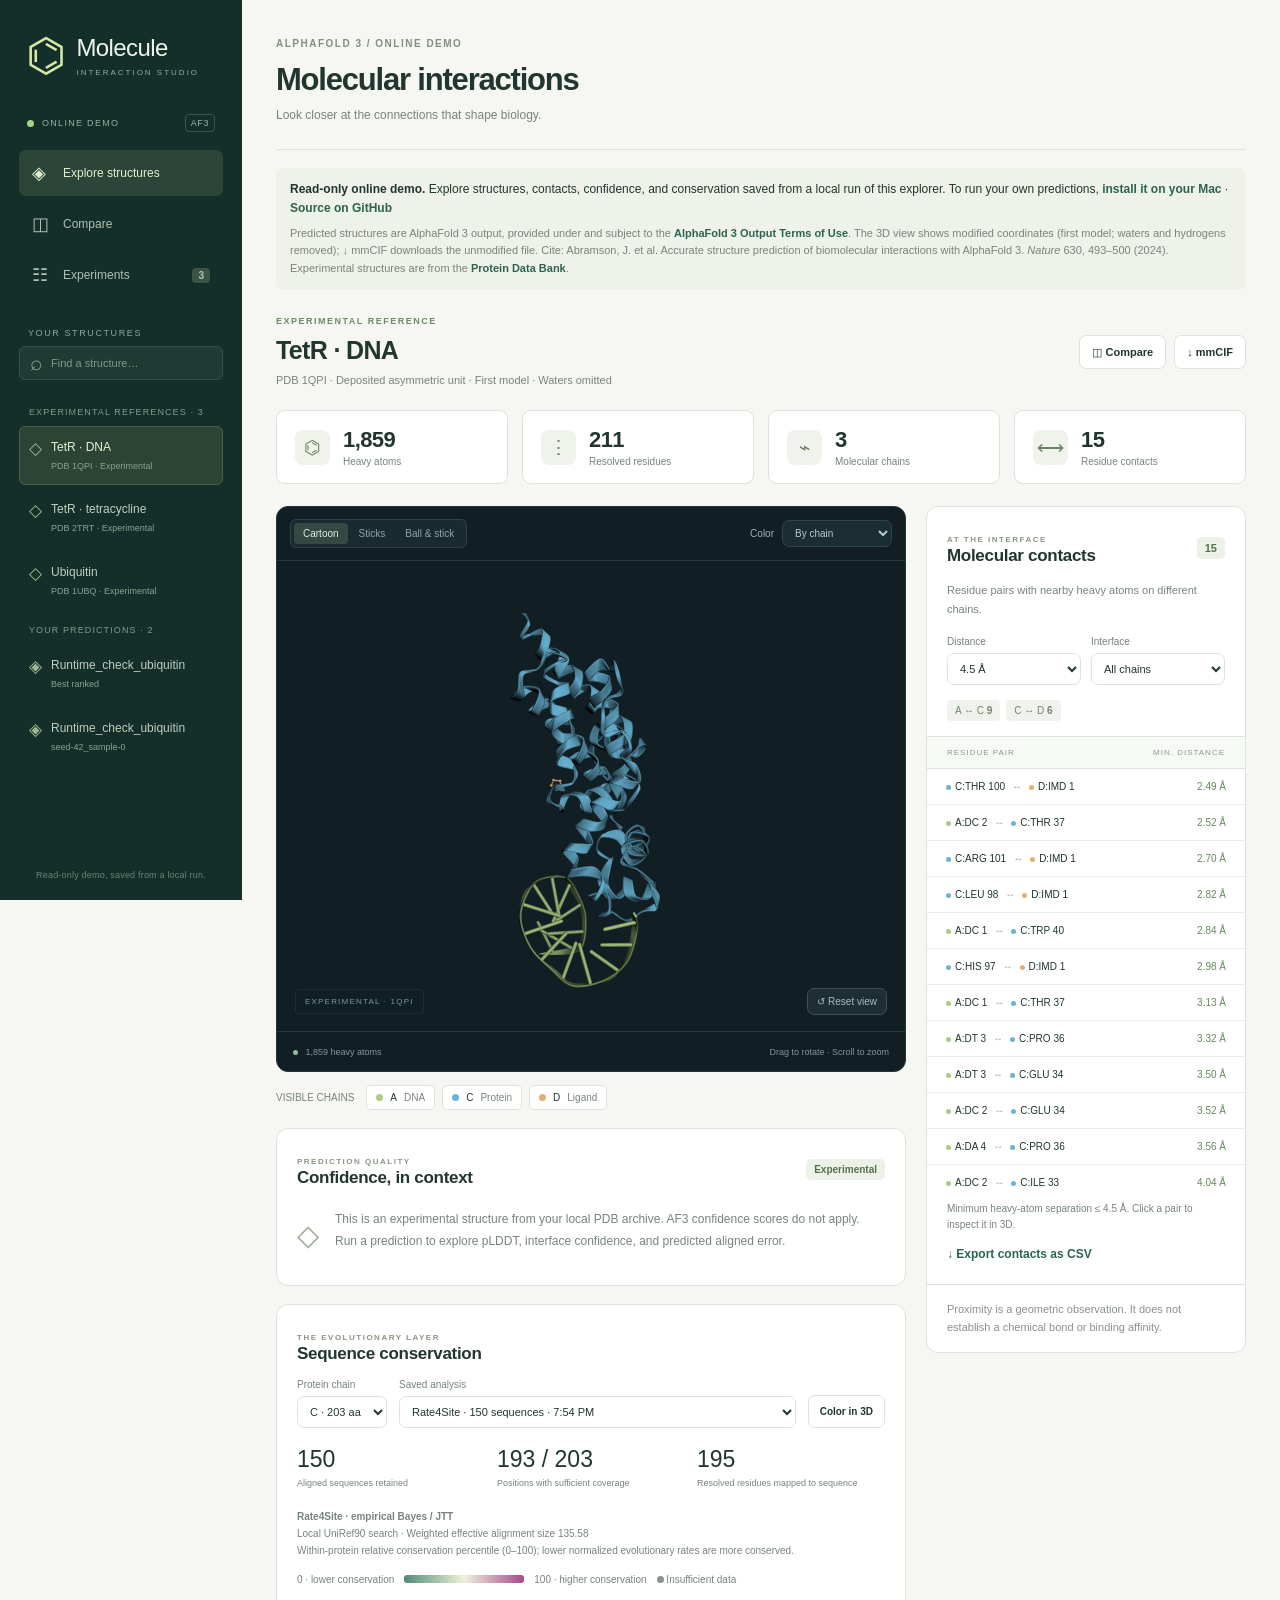
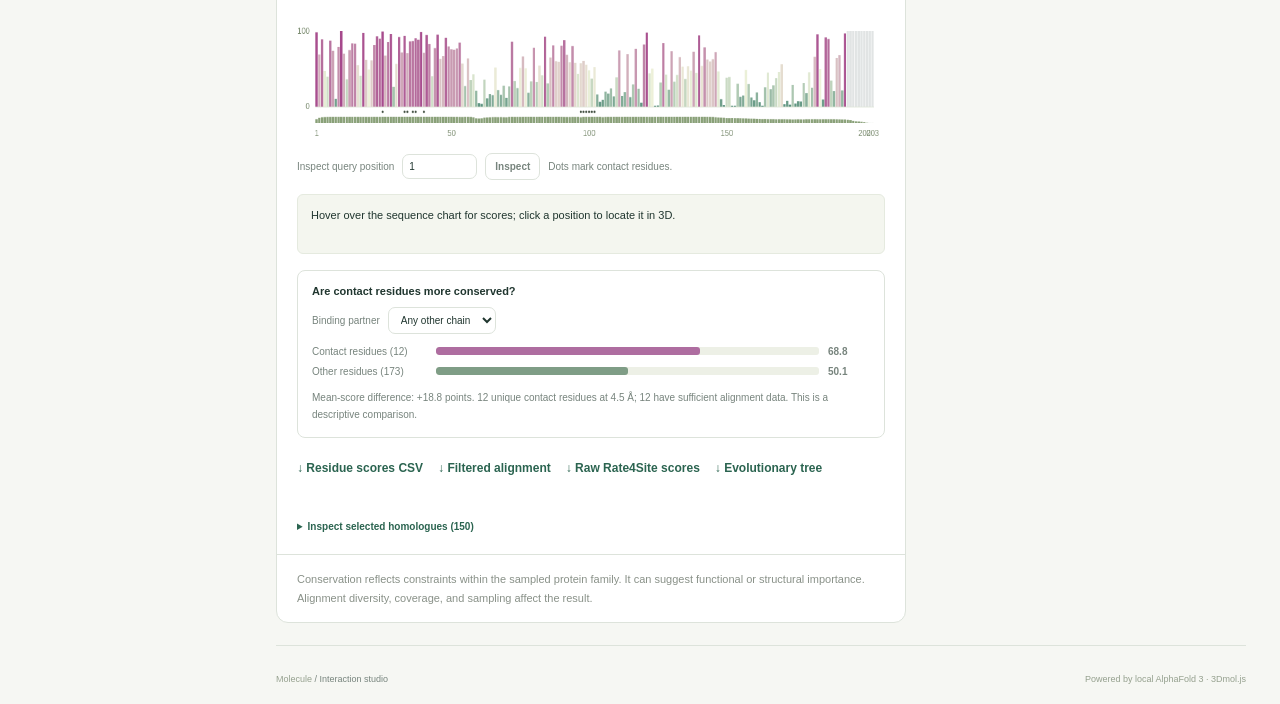
==== index.html @ 7b59e68f "Update explorer demo" ====
<!doctype html>
<html lang="en">
<head>
  <meta charset="utf-8"><meta name="viewport" content="width=device-width,initial-scale=1">
  <meta name="description" content="Explore molecular structures, run local AlphaFold 3 experiments, and inspect molecular interactions.">
  <title>Molecule · AlphaFold 3 explorer demo</title>
  <link rel="icon" href="data:image/svg+xml,%3Csvg xmlns='http://www.w3.org/2000/svg' viewBox='0 0 40 40'%3E%3Crect width='40' height='40' rx='10' fill='%2325594e'/%3E%3Cpath d='M10 28L20 10l10 18M10 28h20' stroke='%23cbeb9c' stroke-width='3' fill='none'/%3E%3C/svg%3E">
  <link rel="stylesheet" href="style.css">
  <link rel="stylesheet" href="conservation.css">
  <script src="demo.js"></script>
  <script defer src="vendor/3Dmol-min.js"></script>
  <script defer src="conservation.js"></script>
  <script defer src="app.js"></script>
</head>
<body>
  <aside class="sidebar">
    <a class="brand" href="./" aria-label="Molecule home"><span class="brand-mark">⌬</span><span>Molecule<small>INTERACTION STUDIO</small></span></a>
    <div class="workspace-label"><span class="dot"></span> LOCAL WORKSPACE <span class="version">AF3</span></div>
    <nav class="nav" aria-label="Main navigation">
      <button class="nav-item active" data-page="explore"><span>◈</span> Explore structures</button>
      <button class="nav-item" data-page="compare"><span>◫</span> Compare</button>
      <button class="nav-item" data-page="experiments"><span>☷</span> Experiments <b id="job-count">0</b></button>
    </nav>
    <div class="library-heading"><span>YOUR STRUCTURES</span><button id="import-open" class="icon-button" title="Import a structure" aria-label="Import a structure">+</button></div>
    <label class="search-label"><span>⌕</span><input id="structure-search" placeholder="Find a structure…" aria-label="Find a structure"></label>
    <div id="library" class="library"><p class="muted">Opening your workspace…</p></div>
    <button id="system-open" class="system-button"><span class="dot" id="system-dot"></span><span>Local environment<small id="system-caption">Checking files</small></span><span>↗</span></button>
    <div class="sidebar-footer">Your molecules. Your machine.</div>
  </aside>

  <main>
    <header class="page-header"><div><div class="eyebrow">ALPHAFOLD 3 / LOCAL EXPLORER</div><h1 id="page-title">Molecular interactions</h1><p id="page-description">Look closer at the connections that shape biology.</p></div><button class="primary" id="new-experiment"><span>+</span> New experiment</button></header>
    <div id="connection-warning" class="notice error hidden" role="status">The local server is disconnected. Reconnecting…</div>
    <section id="page-explore" class="page">
      <div class="mobile-library"><label for="structure-picker">Structure</label><select id="structure-picker"></select><button id="mobile-import" class="secondary">+ Import</button></div>
      <div class="structure-heading"><div><div id="structure-kind" class="eyebrow">EXPERIMENTAL REFERENCE</div><h2 id="structure-title">Choose a structure</h2><p id="structure-subtitle" class="muted"></p></div><div class="heading-actions"><button id="compare-current" class="secondary">◫ Compare</button><a id="download-cif" class="secondary" href="#">↓ mmCIF</a></div></div>
      <div class="stats-grid" id="structure-stats"></div>
      <div class="explore-grid">
        <div class="viewer-column">
          <div class="viewer-card">
            <div class="viewer-toolbar"><div class="segmented" id="representation"><button class="selected" data-style="cartoon">Cartoon</button><button data-style="stick">Sticks</button><button data-style="sphere">Ball & stick</button></div><label class="compact-select">Color <select id="color-mode" aria-label="Structure color"><option value="chain">By chain</option><option value="confidence">By confidence</option><option value="conservation" disabled>By conservation</option></select></label></div>
            <div id="main-viewer" class="molecular-viewer"><div class="viewer-loading">Loading local coordinates…</div></div>
            <div class="viewer-overlay"><span id="viewer-badge">LOCAL STRUCTURE</span><button id="reset-view" title="Reset camera">↺ Reset view</button></div>
            <div class="viewer-footer"><span><span class="live-dot"></span> <span id="atom-caption">3D molecular view</span></span><span>Drag to rotate · Scroll to zoom</span></div>
          </div>
          <div class="chain-bar" id="chain-bar"></div>
          <div id="selection-note" class="selection-note hidden"><span></span><button id="clear-selection" class="text-button">Clear selection ×</button></div>
          <div class="panel confidence-panel"><div class="panel-header"><div><span class="eyebrow">PREDICTION QUALITY</span><h3>Confidence, in context</h3></div><span class="tag" id="confidence-badge">Reference</span></div><div id="confidence-content"></div></div>
          <div class="panel conservation-panel"><div class="panel-header"><div><span class="eyebrow">THE EVOLUTIONARY LAYER</span><h3>Sequence conservation</h3></div><button id="conservation-open" class="secondary">+ Analyze</button></div><div class="conservation-controls"><label>Protein chain<select id="conservation-chain"></select></label><label>Saved analysis<select id="conservation-run"><option value="">No analysis yet</option></select></label><button id="conservation-color" class="secondary" disabled>Color in 3D</button></div><div id="conservation-content"><div class="confidence-empty"><span class="empty-symbol">⌁</span><p>See which amino acids persist across related proteins. Reuse an AF3 alignment, upload one, or search your local databases.</p></div></div></div>
        </div>
        <aside class="panel contacts-panel"><div class="panel-header"><div><span class="eyebrow">AT THE INTERFACE</span><h3>Molecular contacts</h3></div><span class="count-pill" id="contact-count">—</span></div><p class="panel-description">Residue pairs with nearby heavy atoms on different chains.</p><div class="contact-controls"><label>Distance <select id="contact-cutoff"><option value="3.5">3.5 Å</option><option value="4.0">4.0 Å</option><option value="4.5" selected>4.5 Å</option><option value="5.0">5.0 Å</option><option value="6.0">6.0 Å</option><option value="8.0">8.0 Å</option></select></label><label>Interface <select id="interface-filter"><option value="">All chains</option></select></label></div><div id="interface-confidence" class="panel-description hidden"></div><div id="interface-summary" class="interface-summary"></div><div class="contact-table-heading"><span>RESIDUE PAIR</span><span>MIN. DISTANCE</span></div><div id="contact-list" class="contact-list"><div class="empty">Select a structure to inspect its contacts.</div></div><div class="contacts-bottom"><p id="contacts-note" class="muted small"></p><a id="download-contacts" href="#" class="text-button">↓ Export contacts as CSV</a></div><p class="scientific-note">Proximity is a geometric observation. It does not establish a chemical bond or binding affinity.</p></aside>
      </div>
    </section>

    <section id="page-compare" class="page hidden">
      <div class="comparison-intro"><div><h2>Two structures. A closer look.</h2><p class="muted">Compare partners, interfaces, and confidence. Align identical protein chains to compare their coordinates.</p></div><button class="secondary" id="compare-reset">↺ Reset cameras</button></div>
      <div class="compare-grid"><div class="compare-card"><label class="compare-select-label">STRUCTURE A<select id="compare-left"></select></label><div id="compare-view-left" class="compare-viewer"></div><div id="compare-info-left" class="compare-info"></div></div><div class="compare-card"><label class="compare-select-label">STRUCTURE B<select id="compare-right"></select></label><div id="compare-view-right" class="compare-viewer"></div><div id="compare-info-right" class="compare-info"></div></div></div>
      <div class="panel alignment-panel"><div><h3>Align protein backbones</h3><p class="muted small">Uses Cα atoms from chains with identical resolved residue sequences. RMSD describes coordinate agreement.</p></div><div class="alignment-controls"><label>Chain A<select id="align-left"></select></label><span>↔</span><label>Chain B<select id="align-right"></select></label><button id="align-button" class="primary">Align chains</button></div><div id="alignment-result" class="hidden"></div></div>
      <p class="scientific-note">Reference views show the deposited asymmetric unit, without applying crystal symmetry. Different constructs, missing residues, and experimental conditions can affect comparisons.</p>
    </section>

    <section id="page-experiments" class="page hidden">
      <div class="experiment-intro"><h2>From sequence to structure</h2><p class="muted">One job runs at a time. Inputs, logs, and outputs stay on this Mac.</p></div>
      <div class="experiment-grid"><div id="job-list" class="job-list"></div><div id="job-detail" class="panel job-detail"><div class="empty large"><span class="empty-symbol">⌬</span><h3>Your next discovery starts here.</h3><p>Choose an example or add your own protein, DNA, RNA, or ligand.</p><button class="primary" id="empty-new">Create an experiment</button></div></div></div>
    </section>
    <footer class="main-footer"><span>Molecule <span class="muted">/ Interaction studio</span></span><span>Powered by local AlphaFold 3 · 3Dmol.js</span></footer>
  </main>

  <dialog id="experiment-dialog" class="experiment-dialog"><div class="dialog-header"><div><div class="eyebrow">DESIGN AN EXPERIMENT</div><h2>What will you explore?</h2></div><button class="close-dialog icon-button" aria-label="Close dialog">×</button></div><div class="experiment-form-layout"><aside class="preset-sidebar"><span class="eyebrow">START WITH AN EXAMPLE</span><div id="preset-list"></div><button id="blank-input" class="secondary">+ Custom input</button><label class="file-button secondary">↑ Load AF3 JSON<input id="json-upload" type="file" accept=".json,application/json"></label></aside><div class="experiment-form"><div class="form-row"><label>Experiment name<input id="experiment-name" maxlength="120" required></label><label class="seeds-label">Random seeds<input id="experiment-seeds" value="42" placeholder="42, 43"></label></div><div class="form-tabs"><button id="builder-tab" class="selected">Molecule builder</button><button id="json-tab">AF3 JSON</button></div><div id="builder-pane"><div id="molecule-list"></div><button id="add-molecule" class="text-button">+ Add a molecule</button></div><div id="json-pane" class="hidden"><label class="sr-only" for="input-json">AlphaFold 3 input JSON</label><textarea id="input-json" spellcheck="false"></textarea><p class="small muted">Supports AF3 modifications, covalent bonds, inline MSAs, and templates. File-path fields must be embedded as data.</p></div><div class="run-settings"><label>Run mode<select id="run-mode"><option value="full">Search databases + predict</option><option value="prepare">Prepare MSAs & templates only</option><option value="quick">Sequence-only prediction</option><option value="inference">Predict from prepared input</option></select></label><label>Compute<select id="run-backend"><option value="mps">Apple Silicon · MPS</option><option value="cpu">CPU</option><option value="gpu">NVIDIA GPU</option></select></label><label>Samples / seed<select id="run-samples"><option>1</option><option>2</option><option>3</option><option>5</option></select></label><label>Recycles<input id="run-recycles" type="number" min="1" max="20" value="10"></label></div><p id="run-mode-note" class="notice"></p><div id="validation-message" role="status"></div></div></div><div class="dialog-footer"><p class="small muted">MPS is experimental. Full database searches can take hours.</p><div><button id="validate-input" class="secondary">Validate input</button><button id="queue-job" class="primary">Add to queue →</button></div></div></dialog>

  <dialog id="import-dialog" class="small-dialog"><div class="dialog-header"><div><div class="eyebrow">EXPAND YOUR LIBRARY</div><h2>Import a structure</h2></div><button class="close-dialog icon-button" aria-label="Close dialog">×</button></div><div class="dialog-body"><label>From your local PDB snapshot<div class="input-action"><input id="pdb-code" placeholder="PDB ID, e.g. 1QPI" maxlength="4"><button id="import-pdb" class="secondary">Load PDB</button></div></label><div class="divider"><span>OR</span></div><label>Existing AF3 output folder or mmCIF file<input id="import-path" placeholder="/Users/…/af_output/my_experiment"></label><p class="small muted">Folders include predictions and their accompanying confidence files.</p><button id="import-folder" class="primary">Import local path</button><div class="divider"><span>OR</span></div><label class="file-button secondary">↑ Choose an mmCIF file<input id="cif-upload" type="file" accept=".cif,.mmcif"></label><label class="checkbox"><input type="checkbox" id="import-predicted"> This uploaded file is an AF3 prediction (B-factor = pLDDT)</label><div id="import-message" role="status"></div></div></dialog>

  <dialog id="system-dialog" class="small-dialog"><div class="dialog-header"><div><div class="eyebrow">ON YOUR MACHINE</div><h2>Local environment</h2></div><button class="close-dialog icon-button" aria-label="Close dialog">×</button></div><div id="system-content" class="dialog-body"></div></dialog>
  <dialog id="conservation-dialog" class="conservation-dialog"><div class="dialog-header"><div><div class="eyebrow">FROM ALIGNMENT TO STRUCTURE</div><h2>Analyze evolutionary conservation</h2></div><button class="close-dialog icon-button" aria-label="Close dialog">×</button></div><div class="dialog-body"><div id="conservation-query" class="conservation-query"></div><div class="conservation-form-grid"><label>Alignment source<select id="conservation-source"><option value="search">Search local databases</option><option value="prepared">Reuse a prepared AF3 alignment</option><option value="upload">Upload or paste an alignment</option></select></label><label>Scoring method<select id="conservation-method"><option value="rate4site">Rate4Site · evolutionary rates</option><option value="entropy">Weighted entropy · fast exploration</option></select></label></div><div id="conservation-search-fields"><label>Local sequence database<select id="conservation-database"><option value="uniref90">UniRef90 · broad evolutionary coverage</option><option value="pdb">PDB sequences · faster, structure-biased preview</option></select></label><p class="small muted">A single Jackhmmer iteration searches your chosen database at an inclusion E-value of 1e-4. Large searches can take hours.</p></div><div id="conservation-prepared-fields" class="hidden"><label>Matching prepared input<select id="conservation-prepared"></select></label><p class="small muted">Only alignments matching this protein sequence are offered. Sequence-only predictions contain no homologous alignment.</p></div><div id="conservation-upload-fields" class="hidden"><div class="conservation-upload-heading"><label class="file-button secondary">↑ Choose alignment or AF3 JSON<input id="conservation-upload" type="file" accept=".a3m,.fa,.fasta,.faa,.sto,.stockholm,.json,.txt"></label><label>Format<select id="conservation-format"><option value="auto">Auto-detect</option><option value="a3m">A3M</option><option value="fasta">Aligned FASTA</option><option value="stockholm">Stockholm</option></select></label></div><label for="conservation-alignment">Aligned sequences<textarea id="conservation-alignment" spellcheck="false" placeholder=">query&#10;PROTEIN_SEQUENCE&#10;>homologue_1&#10;ALIGNED_SEQUENCE"></textarea></label><p class="small muted" id="conservation-filename">Include a row matching the full query sequence. Lowercase A3M insertions are excluded from scoring.</p></div><div class="conservation-parameters"><label>Maximum sequences<select id="conservation-max-sequences"><option>50</option><option>100</option><option selected>150</option><option>200</option><option>300</option></select></label><label>Minimum coverage<input id="conservation-min-coverage" type="number" min="20" max="100" value="70"><small>% of the query</small></label><label>Minimum identity<input id="conservation-min-identity" type="number" min="10" max="95" value="20"><small>% at aligned positions</small></label><label>Redundancy cutoff<input id="conservation-redundancy" type="number" min="80" max="100" value="95"><small>% sequence identity</small></label></div><p id="conservation-method-note" class="notice"></p><div id="conservation-message" role="status"></div></div><div class="dialog-footer"><p class="small muted">Runs on CPU in your existing job queue. Results stay local.</p><button id="conservation-submit" class="primary">Analyze conservation →</button></div></dialog>
  <div id="toast" class="toast hidden" role="status"></div>
</body>
</html>
---- style.css ----
:root{--paper:#f6f7f3;--white:#fff;--ink:#20362f;--muted:#77847d;--line:#dde3db;--green:#2b6450;--lime:#d7ecb2;--sidebar:#142f29;--viewer:#111f24;--red:#a1463f;--radius:12px;font-family:-apple-system,BlinkMacSystemFont,"Segoe UI",sans-serif;color:var(--ink);background:var(--paper);font-size:14px}
*{box-sizing:border-box}body{margin:0}button,input,select,textarea{font:inherit}button,a,input,select,textarea{outline-offset:4px}button{cursor:pointer}button:disabled{opacity:.45;cursor:not-allowed}a{color:inherit;text-decoration:none}button{color:inherit}button:focus-visible,a:focus-visible{outline:2px solid #90ba69}button,input,select,textarea{border:1px solid var(--line);border-radius:7px}input,select,textarea{background:#fff;padding:10px 12px;color:var(--ink);min-width:0}input:focus,select:focus,textarea:focus{outline:2px solid #b8cfb9}textarea{resize:vertical;line-height:1.55}button{transition:background .15s,transform .15s}button:active{transform:translateY(1px)}button:hover{filter:brightness(.97)}h1,h2,h3,p{margin:0}h1{font-size:31px;letter-spacing:-1.2px;font-weight:550;line-height:1.2}h2{font-size:24px;letter-spacing:-.65px;font-weight:550}h3{font-size:17px;letter-spacing:-.3px;font-weight:580}.muted{color:var(--muted)}.small{font-size:12px;line-height:1.6}.hidden{display:none!important}.eyebrow{font-size:10px;letter-spacing:1.5px;font-weight:650;line-height:1.5}.dot,.live-dot{display:inline-block;width:7px;height:7px;border-radius:50%;background:#a6d581}.dot.bad{background:#e89b74}.primary,.secondary{padding:10px 15px;display:inline-flex;align-items:center;justify-content:center;gap:8px;font-weight:550;white-space:nowrap;line-height:1.3;border-radius:7px}.primary{background:var(--green);color:#fff;border:1px solid var(--green)}.primary:hover{background:#20533f}.secondary{background:#fff;border:1px solid var(--line)}.text-button{border:0;background:transparent;color:var(--green);font-size:12px;font-weight:550;padding:6px 0}.icon-button{border:0;background:transparent;font-size:23px;line-height:1;width:30px;height:30px;padding:0}.tag,.count-pill{font-size:10px;font-weight:650;border-radius:5px;padding:5px 8px;background:#edf2e8;color:#54714d;white-space:nowrap}.notice{padding:12px 14px;background:#eef2e8;border-radius:7px;line-height:1.6;font-size:12px}.notice.error,.error-message{color:var(--red);background:#fbefeb}.success-message{color:var(--green);background:#edf5e8}.error-message,.success-message{border-radius:6px;padding:10px 12px;font-size:12px;line-height:1.6;margin-top:10px;white-space:pre-wrap;overflow-wrap:anywhere}.scientific-note{font-size:11px;color:#899188;line-height:1.7;padding:15px 20px;border-top:1px solid var(--line)}
.sidebar{width:242px;background:var(--sidebar);color:#eff5eb;position:fixed;inset:0 auto 0 0;display:flex;flex-direction:column;padding:32px 19px 20px;z-index:10}.brand{display:flex;align-items:center;gap:11px;font-size:24px;letter-spacing:-.6px;padding:0 7px}.brand-mark{font-size:46px;color:#d6e7a8;line-height:1}.brand small{display:block;font-size:8px;letter-spacing:2px;color:#96aca0;margin-top:6px}.workspace-label{font-size:9px;letter-spacing:1.3px;color:#9ab2a5;margin:36px 8px 18px;display:flex;gap:8px;align-items:center}.version{margin-left:auto;font-size:9px;letter-spacing:.6px;border:1px solid #3c5246;border-radius:4px;padding:3px 5px}.nav{display:grid;gap:5px}.nav-item{background:transparent;border:0;color:#afc0b4;text-align:left;padding:12px 13px;display:flex;align-items:center;gap:12px;font-size:12px}.nav-item span{font-size:18px;width:19px}.nav-item.active{background:#2b4638;color:#e4efcb}.nav-item b{margin-left:auto;border-radius:4px;background:#3c5444;padding:2px 6px;font-size:10px}.library-heading{display:flex;align-items:center;justify-content:space-between;font-size:9px;letter-spacing:1.6px;color:#8ea699;margin:30px 9px 8px}.library-heading button{color:#aec2ab}.search-label{display:flex;align-items:center;background:#203b33;border:1px solid #365046;border-radius:6px;padding-left:10px;color:#8ca294}.search-label input{background:transparent;border:0;color:#e6ecdf;width:100%;padding:10px 8px;font-size:11px}.search-label input::placeholder{color:#82998a}.search-label span{font-size:21px}.library{overflow:auto;flex:1;margin:12px -7px 16px;padding:0 7px}.library-group{font-size:9px;text-transform:uppercase;letter-spacing:1.1px;color:#809b8c;margin:15px 10px 9px}.structure-item{display:flex;align-items:flex-start;text-align:left;gap:9px;width:100%;padding:11px 9px;background:transparent;border:1px solid transparent;border-radius:6px;color:#becdc0;margin-bottom:3px;font-size:12px}.structure-item.selected{background:#2b4435;border-color:#486049;color:#e8f2d7}.structure-item .structure-icon{color:#9fba93;font-size:17px}.structure-item strong{font-weight:500;line-height:1.5;display:block}.structure-item small{display:block;font-size:9px;color:#88a392;line-height:1.6;margin-top:3px}.system-button{background:#1c372e;border:1px solid #3a5140;color:#b6c9b3;padding:14px 11px;display:flex;align-items:center;gap:9px;text-align:left;font-size:11px}.system-button small{display:block;font-size:9px;color:#829e87;margin-top:5px}.system-button>span:last-child{margin-left:auto}.sidebar-footer{text-align:center;margin-top:15px;font-size:9px;color:#658575;letter-spacing:.2px}
main{margin-left:242px;padding:36px 34px 0;max-width:2100px}.page-header{display:flex;justify-content:space-between;align-items:center;gap:24px;padding-bottom:27px;border-bottom:1px solid var(--line);margin-bottom:26px}.page-header .eyebrow{color:#829080;margin-bottom:10px}.page-header p{margin-top:10px;font-size:12px;color:var(--muted)}.page-header .primary{font-size:12px;padding:12px 17px}.page-header .primary span{font-size:18px;font-weight:300}.structure-heading{display:flex;justify-content:space-between;align-items:center;gap:16px;margin-bottom:22px}.structure-heading .eyebrow{color:#6d8b65;font-size:9px;margin-bottom:7px}.structure-heading h2{font-size:25px}.structure-heading p{font-size:11px;margin-top:7px;max-width:670px;line-height:1.5}.heading-actions{display:flex;gap:8px}.heading-actions .secondary{font-size:11px;padding:9px 12px}.stats-grid{display:grid;grid-template-columns:repeat(4,1fr);gap:14px;margin-bottom:22px}.stat{background:#fff;border:1px solid var(--line);border-radius:9px;padding:16px 18px;display:flex;align-items:center;gap:13px}.stat-icon{background:#f0f3eb;border-radius:8px;width:35px;height:35px;display:flex;align-items:center;justify-content:center;color:#6b8264;font-size:19px}.stat strong{font-weight:550;font-size:22px;letter-spacing:-.6px;display:block}.stat small{font-size:10px;color:var(--muted);display:block;margin-top:3px}.explore-grid{display:grid;grid-template-columns:minmax(360px,1fr) 320px;gap:20px}.viewer-column{min-width:0}.viewer-card{position:relative;background:var(--viewer);border-radius:var(--radius);overflow:hidden;color:#a1b4b9;border:1px solid #22353a}.viewer-toolbar{height:54px;display:flex;align-items:center;justify-content:space-between;padding:0 13px;border-bottom:1px solid #2a3a3d;gap:10px}.segmented{display:flex;gap:2px;background:#192b30;border:1px solid #304047;border-radius:6px;padding:3px}.segmented button{font-size:10px;padding:5px 9px;color:#8fa4ac;background:transparent;border:0;border-radius:4px}.segmented button.selected{color:#e1eddf;background:#344944}.compact-select{display:flex;gap:8px;align-items:center;font-size:10px}.compact-select select{font-size:10px;padding:6px 8px;background:#1a2d32;border-color:#35434a;color:#bac9cd}.molecular-viewer{height:470px;position:relative;width:100%}.molecular-viewer canvas,.compare-viewer canvas{border-radius:0!important}.viewer-loading{position:absolute;inset:0;display:grid;place-content:center;color:#9bb0b2;font-size:12px}.viewer-overlay{position:absolute;bottom:56px;left:18px;right:18px;display:flex;justify-content:space-between;align-items:center;pointer-events:none}.viewer-overlay>span{font-size:8px;letter-spacing:1.2px;color:#7f9996;background:#112128b0;padding:7px 9px;border:1px solid #3a51494d;border-radius:4px}.viewer-overlay button{pointer-events:auto;font-size:10px;background:#213239cc;border:1px solid #3d5054;color:#acbbc0;padding:7px 9px}.viewer-footer{height:40px;border-top:1px solid #283b40;display:flex;justify-content:space-between;align-items:center;padding:0 16px;font-size:9px;color:#80979b}.live-dot{width:5px;height:5px;background:#91be97;margin-right:5px}.chain-bar{display:flex;gap:7px;flex-wrap:wrap;padding:13px 0 18px;align-items:center}.chain-bar>span{font-size:10px;color:var(--muted);margin-right:5px}.chain-chip{display:flex;gap:7px;align-items:center;background:#fff;border-color:var(--line);padding:6px 9px;border-radius:5px;font-size:10px}.chain-chip.hidden-chain{opacity:.35}.chain-dot{width:7px;height:7px;border-radius:50%;display:inline-block}.selection-note{background:#e9efdf;border-radius:7px;padding:10px 12px;margin-bottom:14px;font-size:11px;display:flex;align-items:center;justify-content:space-between;gap:10px}.panel{background:#fff;border:1px solid var(--line);border-radius:var(--radius);overflow:hidden}.panel-header{display:flex;justify-content:space-between;align-items:center;padding:22px 20px 15px;gap:10px}.panel-header .eyebrow{font-size:8px;color:#8a9685;margin-bottom:7px}.panel-description{font-size:11px;line-height:1.7;color:var(--muted);padding:0 20px 17px}.contacts-panel{display:flex;flex-direction:column;align-self:start}.count-pill{font-size:11px}.contact-controls{padding:0 20px 15px;display:flex;gap:10px}.contact-controls label{flex:1;font-size:10px;color:var(--muted);display:grid;gap:6px}.contact-controls select{font-size:11px;padding:8px;width:100%}.interface-summary{padding:0 20px 15px;display:flex;gap:6px;flex-wrap:wrap}.interface-badge{font-size:10px;padding:5px 8px;background:#f0f3ed;border-radius:4px;color:#728767}.contact-table-heading{display:flex;justify-content:space-between;padding:11px 20px;background:#f7f9f5;border-block:1px solid var(--line);font-size:8px;letter-spacing:1px;color:#8e9988}.contact-list{max-height:420px;min-height:225px;overflow:auto}.contact-row{width:100%;background:#fff;display:flex;align-items:center;justify-content:space-between;border:0;border-bottom:1px solid #edf0e9;border-radius:0;padding:12px 19px;text-align:left;gap:7px;font-size:10px}.contact-row:hover,.contact-row.active{background:#f0f5e9}.contact-pair{display:flex;align-items:center;gap:7px}.contact-pair .chain-dot{width:5px;height:5px;margin-right:4px}.contact-pair .arrow{color:#a2ab9d}.distance{font-variant-numeric:tabular-nums;color:#65875b;font-size:10px}.contacts-bottom{padding:12px 20px 17px}.contacts-bottom p{font-size:10px;line-height:1.6}.contacts-bottom a{display:inline-block;margin-top:8px}.confidence-panel{margin-bottom:10px}.confidence-empty{display:flex;gap:16px;padding:6px 20px 23px;line-height:1.8;font-size:12px;color:var(--muted)}.confidence-empty .empty-symbol{color:#9baa96;font-size:29px}.confidence-metrics{display:flex;gap:28px;padding:0 20px 20px}.confidence-metrics strong{font-size:25px;display:block;font-weight:500}.confidence-metrics small{font-size:10px;color:var(--muted)}.pae-layout{display:flex;gap:23px;padding:0 20px 20px;align-items:center}.pae-plot{width:240px;max-width:100%;image-rendering:pixelated;aspect-ratio:1}.pae-legend{font-size:11px;line-height:1.8;color:var(--muted);max-width:210px}.gradient-bar{height:8px;background:linear-gradient(to right,#164b38,#91b79a,#f2f6eb);border-radius:3px;margin-top:15px}.legend-values{display:flex;justify-content:space-between;font-size:9px}.plddt-legend{display:flex;gap:12px;font-size:10px;color:var(--muted);padding:0 20px 17px;flex-wrap:wrap}.plddt-legend span::before{content:'';background:var(--color);width:8px;height:8px;border-radius:2px;display:inline-block;margin-right:5px}.empty{text-align:center;padding:35px 20px;color:var(--muted);font-size:12px;line-height:1.8}.empty.large{padding:65px 35px}.empty-symbol{display:block;font-size:48px;color:#b4c5a7}.empty h3{color:var(--ink);margin:15px 0 8px}.empty button{margin-top:23px}.main-footer{display:flex;justify-content:space-between;gap:20px;font-size:9px;color:#95a08e;padding:28px 0 20px;margin-top:10px;border-top:1px solid var(--line)}
.comparison-intro,.experiment-intro{margin:8px 0 24px}.comparison-intro{display:flex;justify-content:space-between;gap:15px}.comparison-intro h2,.experiment-intro h2{font-size:23px}.comparison-intro p,.experiment-intro p{font-size:12px;line-height:1.7;margin-top:9px}.compare-grid{display:grid;grid-template-columns:1fr 1fr;gap:20px}.compare-card{border:1px solid var(--line);border-radius:var(--radius);overflow:hidden;background:#fff}.compare-select-label{display:grid;gap:7px;font-size:9px;letter-spacing:1px;color:var(--muted);padding:17px 18px}.compare-select-label select{font-size:12px;letter-spacing:0}.compare-viewer{height:410px;position:relative;background:var(--viewer)}.compare-info{padding:16px 20px;font-size:11px;line-height:1.8;color:var(--muted)}.compare-info strong{font-size:16px;font-weight:550;color:var(--ink)}.alignment-panel{margin-top:20px;padding:22px;display:flex;align-items:center;gap:24px;flex-wrap:wrap}.alignment-panel>div:first-child{flex:1;min-width:220px}.alignment-panel p{margin-top:7px}.alignment-controls{display:flex;gap:13px;align-items:center}.alignment-controls label{font-size:10px;color:var(--muted);display:grid;gap:5px}.alignment-controls select{min-width:65px}.alignment-controls button{margin-top:18px;font-size:12px}#alignment-result{width:100%;font-size:12px;padding-top:15px;border-top:1px solid var(--line)}.experiment-grid{display:grid;grid-template-columns:290px 1fr;gap:20px}.job-card{width:100%;text-align:left;background:#fff;padding:17px;border:1px solid var(--line);margin-bottom:10px;display:block}.job-card.selected{border-color:#85a370;background:#f1f6e8}.job-card-header{display:flex;justify-content:space-between;align-items:center;gap:7px}.job-card strong{font-size:12px;font-weight:550;overflow-wrap:anywhere}.job-card p{font-size:10px;color:var(--muted);margin-top:9px;line-height:1.6}.status-tag{font-size:8px;text-transform:uppercase;letter-spacing:.7px;padding:4px 6px;border-radius:4px;background:#f0f2ec;color:#7f8e76}.status-tag.running,.status-tag.queued{background:#edf1d7;color:#83933c}.status-tag.completed{background:#e2efdb;color:#5b8447}.status-tag.failed,.status-tag.interrupted{background:#f9e9e0;color:#a16f52}.job-detail{min-height:480px;padding:24px;align-self:start}.job-detail .empty{padding:45px 20px}.job-title-row{display:flex;justify-content:space-between;align-items:start;gap:15px}.job-meta{display:flex;gap:20px;flex-wrap:wrap;font-size:11px;color:var(--muted);margin:18px 0}.job-actions{display:flex;gap:8px;flex-wrap:wrap;margin:20px 0}.job-actions button,.job-actions a{font-size:11px;padding:8px 11px}.job-stage{display:flex;gap:10px;align-items:center;background:#f1f4ea;border:1px solid #e0e7d6;border-radius:7px;padding:12px 14px;font-size:11px;margin:15px 0}.spinner{width:12px;height:12px;border:2px solid #c7d6b8;border-top-color:#5e8151;border-radius:50%;animation:spin 1s linear infinite}@keyframes spin{to{transform:rotate(360deg)}}.log-heading{display:flex;justify-content:space-between;font-size:9px;letter-spacing:1px;color:var(--muted);margin-top:24px;margin-bottom:9px}.job-log{font-family:ui-monospace,SFMono-Regular,Menlo,monospace;background:#16262a;color:#a0b7ad;font-size:10px;line-height:1.75;white-space:pre-wrap;overflow-wrap:anywhere;max-height:410px;min-height:180px;overflow:auto;padding:17px;border-radius:7px}.job-error{font-size:11px;background:#fbf0e9;color:var(--red);padding:12px;border-radius:6px;white-space:pre-wrap;overflow-wrap:anywhere}.job-detail code{font-size:10px;overflow-wrap:anywhere}
dialog{border:1px solid #dce4d6;border-radius:14px;padding:0;box-shadow:0 30px 100px #122b2d40;color:var(--ink);max-height:92vh}dialog::backdrop{background:#0c201e80;backdrop-filter:blur(3px)}.experiment-dialog{width:min(1060px,95vw)}.small-dialog{width:min(560px,94vw)}.dialog-header{display:flex;align-items:center;justify-content:space-between;padding:25px 28px;border-bottom:1px solid var(--line);background:#fafbf7}.dialog-header .eyebrow{color:#84927d;font-size:9px;margin-bottom:8px}.dialog-header h2{font-size:23px}.dialog-header .icon-button{color:#8a9681}.experiment-form-layout{display:grid;grid-template-columns:235px 1fr;max-height:65vh;overflow:auto}.preset-sidebar{background:#f5f7f0;border-right:1px solid var(--line);padding:24px 17px}.preset-sidebar>.eyebrow{font-size:8px;color:#85927c;display:block;margin-bottom:14px}.preset-button{width:100%;text-align:left;background:transparent;border-color:transparent;padding:11px 10px;margin-bottom:4px}.preset-button.selected{background:#e5edd9;border-color:#d4dfc3}.preset-button strong{display:block;font-size:11px;font-weight:600}.preset-button small{display:block;font-size:9px;line-height:1.6;color:#86917a;margin-top:4px}.preset-sidebar>.secondary{font-size:11px;width:100%;margin-top:10px;padding:9px}.file-button{position:relative;cursor:pointer}.file-button input{position:absolute;inset:0;opacity:0;cursor:pointer;width:100%}.experiment-form{padding:25px}.form-row{display:flex;gap:15px}.form-row>label:first-child{flex:1}.experiment-form label,.dialog-body>label{display:grid;gap:7px;font-size:11px;color:#72816b}.seeds-label{width:125px}.form-tabs{display:flex;border-bottom:1px solid var(--line);margin:22px 0 17px;gap:20px}.form-tabs button{padding:8px 0 11px;font-size:11px;color:#8a9681;border:0;border-bottom:2px solid transparent;border-radius:0;background:transparent}.form-tabs button.selected{color:var(--green);border-color:var(--green)}.molecule-card{border:1px solid var(--line);border-radius:8px;padding:14px;margin-bottom:12px;background:#fafbf8}.molecule-top{display:flex;align-items:center;gap:9px;margin-bottom:12px}.molecule-top select{font-size:11px;padding:7px 9px}.molecule-top input{width:95px;font-size:11px;padding:7px 9px}.molecule-top .chain-hint{font-size:10px;color:#8c9686}.molecule-top .remove-molecule{margin-left:auto;border:0;background:transparent;color:#9aa592;font-size:19px;padding:0 6px}.molecule-card textarea{font-family:ui-monospace,SFMono-Regular,Menlo,monospace;font-size:10px;min-height:70px;width:100%;padding:10px;line-height:1.7}.molecule-caption{display:flex;align-items:center;justify-content:space-between;font-size:9px;color:#929c8a;line-height:1.5;margin-top:6px}.molecule-caption select{font-size:10px;padding:4px}.run-settings{display:grid;grid-template-columns:2fr 1.6fr 1fr .8fr;gap:10px;margin-top:24px}.run-settings select,.run-settings input{width:100%;font-size:10px;padding:9px 7px}.run-settings label{font-size:9px}.experiment-form .notice{margin-top:14px}#input-json{width:100%;min-height:270px;resize:vertical;font-family:ui-monospace,SFMono-Regular,Menlo,monospace;font-size:10px;background:#fafbf8}#json-pane p{margin-top:8px}.dialog-footer{padding:18px 27px;display:flex;align-items:center;justify-content:space-between;border-top:1px solid var(--line);gap:20px}.dialog-footer>div{display:flex;gap:9px}.dialog-footer .primary,.dialog-footer .secondary{font-size:11px}.dialog-footer p{font-size:10px;max-width:350px}.dialog-body{padding:25px}.dialog-body input{width:100%;font-size:12px}.dialog-body p{margin:9px 0 14px}.dialog-body>.primary,.dialog-body>.file-button{font-size:12px}.input-action{display:flex;gap:10px}.input-action input{flex:1}.input-action button{font-size:11px}.divider{display:flex;align-items:center;gap:12px;margin:20px 0;color:#a1aa98;font-size:9px}.divider:before,.divider:after{content:'';height:1px;background:var(--line);flex:1}.dialog-body .checkbox{display:flex;align-items:center;gap:8px;font-size:10px;line-height:1.7;margin-top:14px}.checkbox input{width:auto}.system-row{display:flex;justify-content:space-between;gap:15px;padding:9px 0;border-bottom:1px solid #edf0e8;font-size:11px}.system-row code{font-size:10px;overflow-wrap:anywhere}.system-row .ok{color:#6e9a4a}.system-path{font-family:ui-monospace,monospace;overflow-wrap:anywhere;font-size:10px;line-height:1.6;background:#f3f5ef;padding:10px;border-radius:5px;margin-bottom:12px}.toast{position:fixed;bottom:26px;left:calc(50% + 100px);transform:translateX(-50%);padding:13px 22px;border-radius:8px;background:#254b3c;color:#eef6df;box-shadow:0 10px 35px #24362f22;max-width:600px;font-size:12px;line-height:1.6;z-index:100}.sr-only{position:absolute;width:1px;height:1px;overflow:hidden;clip:rect(0,0,0,0)}
@media(min-width:1600px){main{padding:40px 48px 0}.explore-grid{grid-template-columns:minmax(450px,1fr) 365px}.molecular-viewer{height:550px}.contact-list{max-height:490px}}
@media(max-width:1190px){.sidebar{width:205px;padding-inline:13px}main{margin-left:205px;padding:28px 22px 0}.explore-grid{grid-template-columns:minmax(310px,1fr) 280px;gap:14px}.stat{padding:13px}.stat-icon{display:none}.viewer-toolbar{padding:0 9px}.segmented button{padding:5px 6px;font-size:9px}.compact-select{gap:4px}.molecular-viewer{height:425px}.contact-controls,.panel-description,.interface-summary{padding-inline:15px}.panel-header{padding:20px 15px 15px}.contact-row{padding-inline:15px}.viewer-footer>span:last-child{display:none}.experiment-grid{grid-template-columns:245px 1fr}.pae-layout{flex-wrap:wrap}.pae-legend{max-width:none}.compare-viewer{height:340px}}
@media(max-width:950px){.explore-grid{grid-template-columns:1fr}.contacts-panel{margin-top:4px}.contact-list{max-height:310px}.stats-grid{gap:9px}.structure-heading p{max-width:440px}.heading-actions{flex-direction:column}.page-header .primary{font-size:11px;padding:10px}.page-header{gap:12px}h1{font-size:26px}.compare-grid{grid-template-columns:1fr}.compare-viewer{height:350px}.experiment-grid{grid-template-columns:1fr}.job-list{display:flex;overflow:auto;gap:10px}.job-card{min-width:220px;max-width:280px}.experiment-form-layout{grid-template-columns:190px 1fr}.preset-sidebar{padding:20px 12px}.run-settings{grid-template-columns:1fr 1fr}.experiment-form{padding:20px}.dialog-footer p{max-width:230px}.toast{left:calc(50% + 75px)}}
@media(max-width:680px){.sidebar{width:100%;position:relative;padding:18px 18px 12px}.brand{font-size:21px}.brand-mark{font-size:37px}.brand small{font-size:7px}.workspace-label,.library-heading,.search-label,.library,.system-button,.sidebar-footer{display:none}.nav{display:flex;margin-top:17px;gap:5px}.nav-item{padding:10px 9px;flex:1;justify-content:center;font-size:10px;gap:5px}.nav-item span{font-size:15px;width:15px}.nav-item b{display:none}main{margin-left:0;padding:24px 15px 0}.page-header{align-items:flex-start;padding-bottom:22px}.page-header h1{font-size:24px}.page-header .eyebrow{font-size:8px}.page-header p{font-size:11px;line-height:1.7}.page-header .primary{font-size:0;padding:9px 12px}.page-header .primary span{font-size:24px}.structure-heading h2{font-size:22px}.stats-grid{grid-template-columns:repeat(4,1fr);gap:6px}.stat{padding:12px 9px}.stat strong{font-size:20px}.stat small{font-size:9px}.molecular-viewer{height:380px}.structure-heading{align-items:flex-start}.heading-actions .secondary{font-size:10px;padding:7px 9px}.viewer-toolbar{flex-wrap:wrap;height:auto;min-height:54px;padding-block:9px;gap:8px}.chain-bar{padding-bottom:15px}.main-footer{font-size:8px}.experiment-form-layout{display:block;max-height:65vh}.preset-sidebar{border-right:0;border-bottom:1px solid var(--line);padding:16px}#preset-list{display:flex;overflow:auto;gap:5px}.preset-button{min-width:150px;max-width:150px}.preset-sidebar>.secondary{display:inline-flex;width:auto;margin-right:5px}.dialog-header{padding:18px}.dialog-header h2{font-size:21px}.dialog-footer{padding:15px;flex-wrap:wrap;gap:10px}.dialog-footer p{max-width:none;font-size:9px}.dialog-footer>div{margin-left:auto}.experiment-form{padding:16px}.form-row{gap:10px}.seeds-label{width:85px}.molecule-top .chain-hint{display:none}.molecule-top input{width:80px}.toast{left:50%;width:90%}.pae-layout{gap:16px}.alignment-controls{gap:8px}.alignment-controls button{padding:10px}.comparison-intro{flex-wrap:wrap}.confidence-metrics{gap:22px}.molecule-top select{max-width:150px}}
.mobile-library{display:none}.mobile-library label{font-size:11px;color:var(--muted)}.mobile-library select{flex:1;min-width:0;font-size:11px}.mobile-library button{font-size:11px;padding:9px}
@media(max-width:680px){.mobile-library{display:flex;align-items:center;gap:8px;margin-bottom:20px}}
@media(prefers-reduced-motion:reduce){*{animation:none!important;transition:none!important}}
---- conservation.css ----
.conservation-panel{margin:18px 0 12px}.conservation-panel .panel-header button{font-size:11px;padding:8px 11px}.conservation-controls{display:flex;gap:12px;align-items:end;padding:0 20px 18px}.conservation-controls label{display:grid;gap:6px;font-size:10px;color:var(--muted)}.conservation-controls label:first-child{width:90px}.conservation-controls label:nth-child(2){flex:1;min-width:0}.conservation-controls select{font-size:11px;width:100%;padding:8px}.conservation-controls button{font-size:10px;padding:9px 11px}.conservation-metrics{display:grid;grid-template-columns:repeat(3,1fr);gap:12px;padding:0 20px 18px}.conservation-metrics strong{font-size:23px;font-weight:500;display:block}.conservation-metrics small{font-size:9px;color:var(--muted);line-height:1.6}.conservation-source-line{padding:0 20px 15px;font-size:10px;line-height:1.7;color:var(--muted)}.conservation-legend{display:flex;align-items:center;gap:10px;padding:0 20px 15px;flex-wrap:wrap;font-size:10px;color:var(--muted)}.conservation-gradient{height:8px;width:120px;border-radius:3px;background:linear-gradient(90deg,#508b78,#eef2da,#a6498c)}.conservation-legend .chain-dot{background:#889294}.conservation-chart-wrap{padding:0 16px 5px}.conservation-chart{width:100%;height:145px;cursor:crosshair}.conservation-jump{display:flex;gap:8px;align-items:center;padding:0 20px 14px;font-size:10px;color:var(--muted)}.conservation-jump input{width:75px;font-size:10px;padding:6px}.conservation-jump button{padding:6px 9px;font-size:10px}.conservation-readout{margin:0 20px 16px;padding:11px 13px;background:#f4f6ef;border:1px solid #e5eadf;border-radius:6px;font-size:11px;line-height:1.8;min-height:60px}.conservation-interface{margin:0 20px 17px;border:1px solid var(--line);border-radius:8px;padding:14px}.conservation-interface h4{margin:0 0 10px;font-size:11px;font-weight:600}.conservation-interface label{font-size:10px;color:var(--muted);display:flex;align-items:center;gap:8px;margin-bottom:12px}.conservation-interface select{padding:6px 8px;font-size:10px}.conservation-bar-row{display:grid;grid-template-columns:115px 1fr 42px;gap:9px;align-items:center;margin:9px 0;font-size:10px;color:var(--muted)}.conservation-bar{height:8px;background:#edf0e6;border-radius:3px;overflow:hidden}.conservation-bar span{display:block;height:100%;background:#ae6da0;border-radius:3px}.conservation-bar-row:nth-of-type(2) .conservation-bar span{background:#7f9d86}.conservation-interface-note{font-size:10px;color:var(--muted);line-height:1.7;margin-top:12px}.conservation-actions{display:flex;gap:15px;flex-wrap:wrap;padding:0 20px 17px}.conservation-warnings{padding:0 20px 16px}.conservation-warnings p{margin:0 0 7px;padding:9px 11px;background:#f8f2e5;color:#8c784a;font-size:10px;line-height:1.7;border-radius:5px}.conservation-homologues{margin:0 20px 15px;font-size:10px;color:var(--muted)}.conservation-homologues summary{cursor:pointer;font-weight:550;color:var(--green);padding:7px 0}.conservation-homologues table{width:100%;border-collapse:collapse;font-size:9px;margin-top:8px}.conservation-homologues td,.conservation-homologues th{text-align:left;padding:7px 5px;border-bottom:1px solid #edf0e7}.conservation-homologues td:first-child{max-width:220px;overflow-wrap:anywhere}.conservation-homologues th{font-weight:550;color:#7b8e74}.conservation-dialog{width:min(740px,94vw)}.conservation-dialog .dialog-body{overflow:auto;max-height:68vh}.conservation-query{background:#f4f6ee;border:1px solid #e1e7d8;border-radius:7px;padding:12px 14px;font-size:11px;line-height:1.8;margin-bottom:20px}.conservation-query code{display:block;color:#8b987f;font-size:9px;overflow-wrap:anywhere;margin-top:5px}.conservation-form-grid{display:grid;grid-template-columns:1fr 1fr;gap:15px;margin-bottom:18px}.conservation-form-grid label,.conservation-parameters label,#conservation-search-fields label,#conservation-prepared-fields label,#conservation-upload-fields>label{display:grid;gap:7px;font-size:10px;color:var(--muted)}.conservation-form-grid select,#conservation-search-fields select,#conservation-prepared-fields select{font-size:11px;width:100%}.conservation-parameters{display:grid;grid-template-columns:repeat(4,1fr);gap:12px;margin:20px 0 15px}.conservation-parameters input,.conservation-parameters select{width:100%;font-size:11px}.conservation-parameters small{font-size:9px;color:#9ba28e}.conservation-upload-heading{display:flex;align-items:center;justify-content:space-between;gap:12px;margin-bottom:12px}.conservation-upload-heading .file-button{font-size:11px}.conservation-upload-heading>label:last-child{font-size:10px;display:flex;align-items:center;gap:7px;color:var(--muted)}.conservation-upload-heading select{font-size:10px;padding:7px}.conservation-dialog textarea{font-family:ui-monospace,SFMono-Regular,Menlo,monospace;font-size:10px;width:100%;height:160px}#conservation-dialog .notice{font-size:11px}
@media(max-width:950px){.conservation-controls{gap:8px}.conservation-controls button{padding:9px 7px}.conservation-metrics{gap:8px}}
@media(max-width:680px){.conservation-parameters{grid-template-columns:1fr 1fr}.conservation-form-grid{grid-template-columns:1fr}.conservation-controls{flex-wrap:wrap}.conservation-controls label:first-child{width:75px}.conservation-controls label:nth-child(2){min-width:130px}.conservation-upload-heading{flex-wrap:wrap}.conservation-bar-row{grid-template-columns:100px 1fr 35px}.conservation-panel .panel-header{gap:7px}.conservation-metrics strong{font-size:20px}}
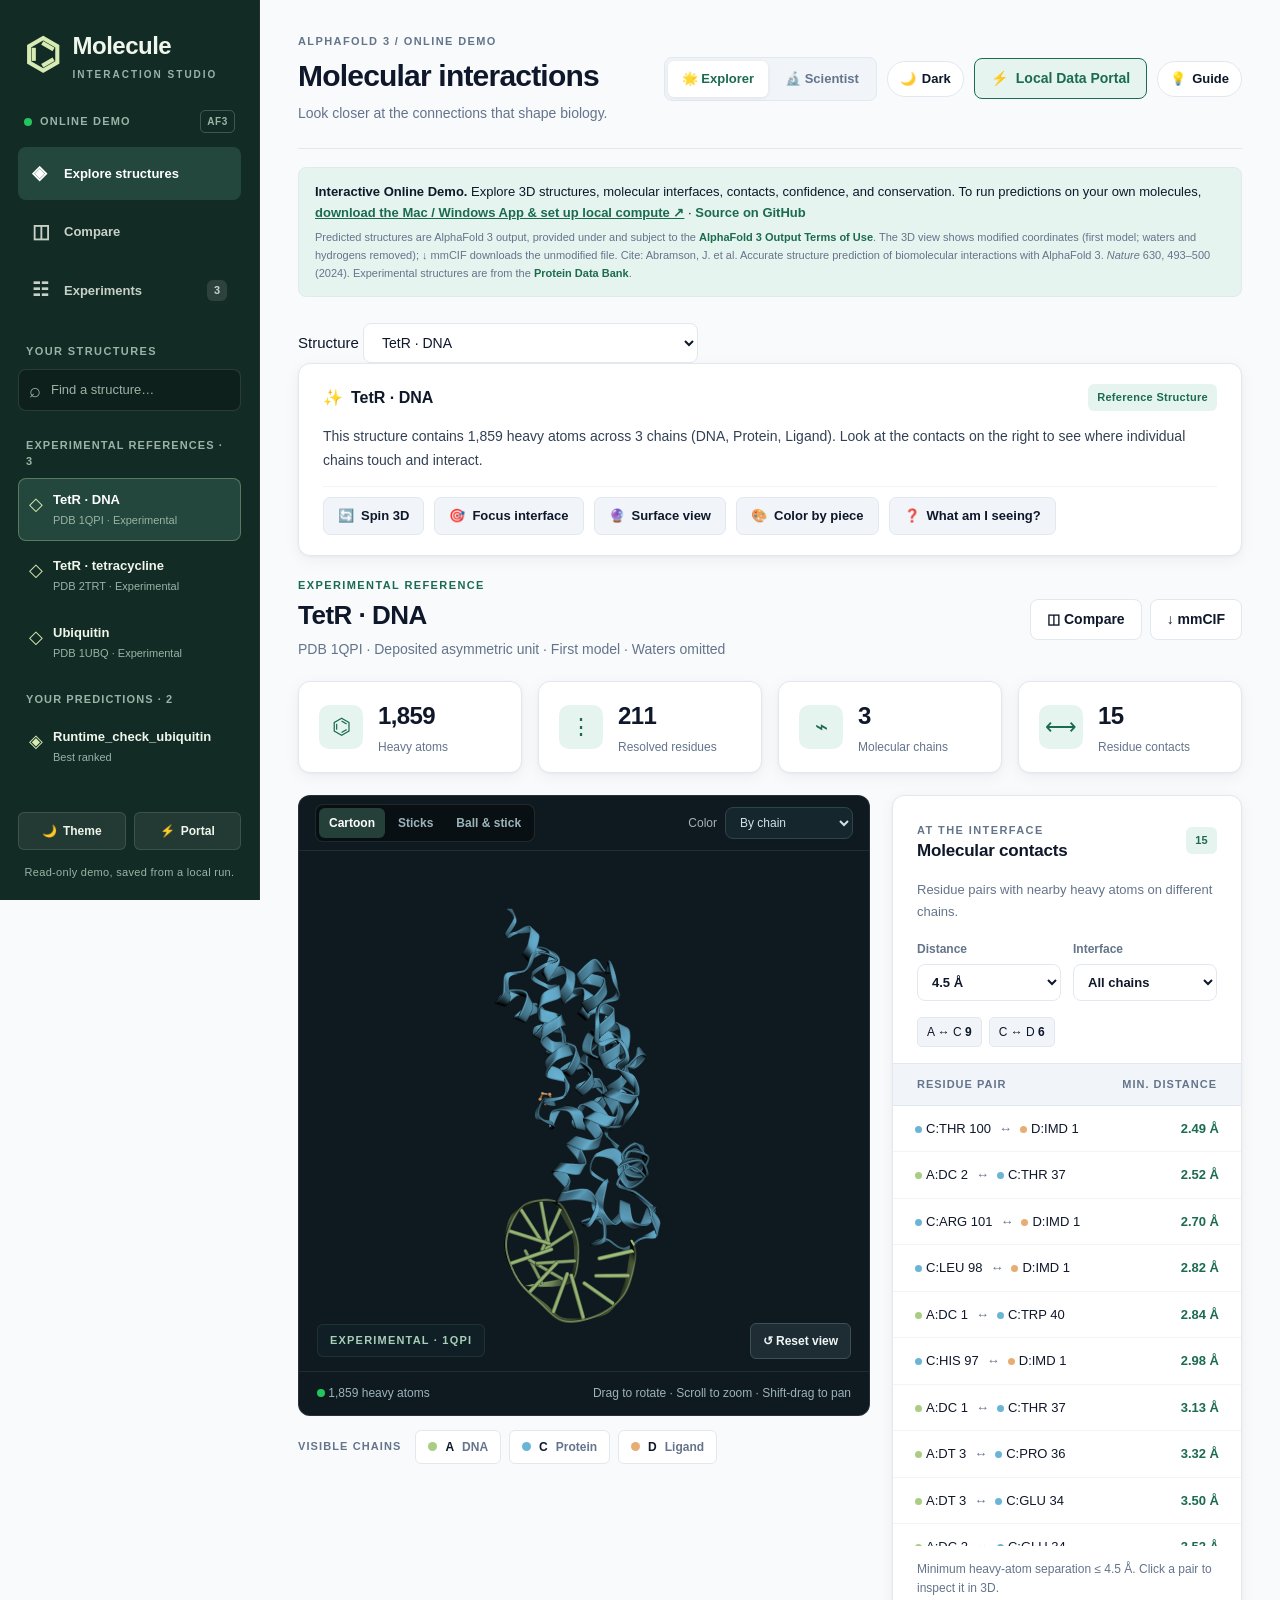
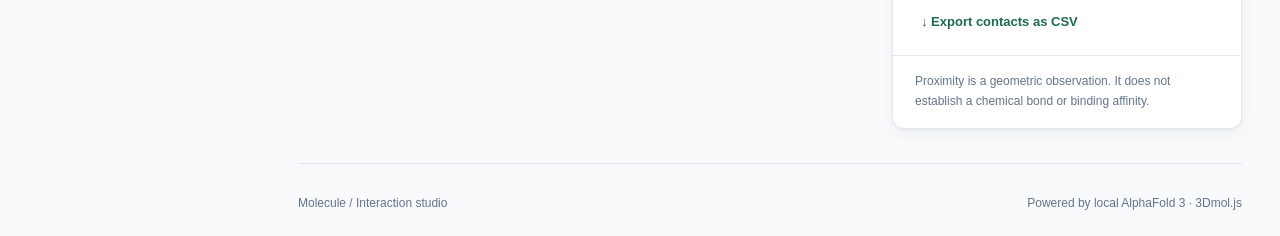
==== commit d20ad299: "Deploy AlphaFold 3 Explorer demo with larger fonts, Dark/Light mode, Explorer mode, and desktop apps" ====
--- a/index.html
+++ b/index.html
@@ -1,77 +1,704 @@
 <!doctype html>
-<html lang="en">
+<html lang="en" data-theme="dark">
 <head>
-  <meta charset="utf-8"><meta name="viewport" content="width=device-width,initial-scale=1">
-  <meta name="description" content="Explore molecular structures, run local AlphaFold 3 experiments, and inspect molecular interactions.">
+  <meta charset="utf-8">
+  <meta name="viewport" content="width=device-width, initial-scale=1">
+  <meta name="description" content="Explore molecular structures, run local AlphaFold 3 experiments, and inspect molecular interactions in 3D.">
   <title>Molecule · AlphaFold 3 explorer demo</title>
-  <link rel="icon" href="data:image/svg+xml,%3Csvg xmlns='http://www.w3.org/2000/svg' viewBox='0 0 40 40'%3E%3Crect width='40' height='40' rx='10' fill='%2325594e'/%3E%3Cpath d='M10 28L20 10l10 18M10 28h20' stroke='%23cbeb9c' stroke-width='3' fill='none'/%3E%3C/svg%3E">
+  <link rel="icon" href="data:image/svg+xml,%3Csvg xmlns='http://www.w3.org/2000/svg' viewBox='0 0 40 40'%3E%3Crect width='40' height='40' rx='10' fill='%2319382f'/%3E%3Cpath d='M10 28L20 10l10 18M10 28h20' stroke='%23b8f07a' stroke-width='3' fill='none'/%3E%3C/svg%3E">
   <link rel="stylesheet" href="style.css">
   <link rel="stylesheet" href="conservation.css">
+  <link rel="stylesheet" href="finder.css">
   <script src="demo.js"></script>
   <script defer src="vendor/3Dmol-min.js"></script>
   <script defer src="conservation.js"></script>
+  <script defer src="finder.js"></script>
+  <script defer src="tips.js"></script>
   <script defer src="app.js"></script>
 </head>
 <body>
   <aside class="sidebar">
-    <a class="brand" href="./" aria-label="Molecule home"><span class="brand-mark">⌬</span><span>Molecule<small>INTERACTION STUDIO</small></span></a>
+    <a class="brand" href="./" aria-label="Molecule home">
+      <span class="brand-mark">⌬</span>
+      <span>Molecule<small>INTERACTION STUDIO</small></span>
+    </a>
     <div class="workspace-label"><span class="dot"></span> LOCAL WORKSPACE <span class="version">AF3</span></div>
     <nav class="nav" aria-label="Main navigation">
       <button class="nav-item active" data-page="explore"><span>◈</span> Explore structures</button>
       <button class="nav-item" data-page="compare"><span>◫</span> Compare</button>
       <button class="nav-item" data-page="experiments"><span>☷</span> Experiments <b id="job-count">0</b></button>
+      <button class="nav-item nav-new" id="sidebar-new"><span>+</span> New experiment</button>
     </nav>
-    <div class="library-heading"><span>YOUR STRUCTURES</span><button id="import-open" class="icon-button" title="Import a structure" aria-label="Import a structure">+</button></div>
-    <label class="search-label"><span>⌕</span><input id="structure-search" placeholder="Find a structure…" aria-label="Find a structure"></label>
+    <div class="library-heading">
+      <span>YOUR STRUCTURES</span>
+      <button id="import-open" class="icon-button" title="Import a structure" aria-label="Import a structure">+</button>
+    </div>
+    <label class="search-label">
+      <span>⌕</span>
+      <input id="structure-search" placeholder="Find a structure…" aria-label="Find a structure">
+    </label>
     <div id="library" class="library"><p class="muted">Opening your workspace…</p></div>
-    <button id="system-open" class="system-button"><span class="dot" id="system-dot"></span><span>Local environment<small id="system-caption">Checking files</small></span><span>↗</span></button>
+    <button id="system-open" class="system-button">
+      <span class="dot" id="system-dot"></span>
+      <span>Local environment<small id="system-caption">Checking files</small></span>
+      <span>↗</span>
+    </button>
+    <div class="sidebar-tools">
+      <button id="sidebar-theme-toggle" class="sidebar-tool-btn" title="Toggle theme">
+        <span class="theme-icon-indicator">☀️</span> Theme
+      </button>
+      <button id="sidebar-portal" class="sidebar-tool-btn" title="Desktop App & Data Portal">
+        <span>⚡</span> Portal
+      </button>
+    </div>
     <div class="sidebar-footer">Your molecules. Your machine.</div>
   </aside>
 
   <main>
-    <header class="page-header"><div><div class="eyebrow">ALPHAFOLD 3 / LOCAL EXPLORER</div><h1 id="page-title">Molecular interactions</h1><p id="page-description">Look closer at the connections that shape biology.</p></div><button class="primary" id="new-experiment"><span>+</span> New experiment</button></header>
+    <header class="page-header">
+      <div class="header-info">
+        <div class="eyebrow">ALPHAFOLD 3 / INTERACTIVE STUDIO</div>
+        <h1 id="page-title">Molecular interactions</h1>
+        <p id="page-description">Look closer at the connections that shape biology.</p>
+      </div>
+      <div class="header-actions">
+        <!-- Explorer / Scientist Mode Switch -->
+        <div class="segmented mode-segmented" id="ui-mode-toggle" role="group" aria-label="Interface mode">
+          <button class="selected" id="mode-explorer" title="Simplified view for intuitive 3D exploration">🌟 Explorer</button>
+          <button id="mode-scientist" title="Full biochemical parameters & detailed matrices">🔬 Scientist</button>
+        </div>
+        <!-- Dark / Light Switch -->
+        <button id="theme-toggle" class="secondary icon-pill" title="Toggle dark / light mode" aria-label="Toggle dark or light mode">
+          <span id="theme-icon">☀️</span>
+          <span id="theme-label" class="theme-text">Light</span>
+        </button>
+        <!-- Local Data Portal & Desktop App Button ("Open IDE" style) -->
+        <button id="portal-open" class="secondary portal-btn" title="Download Mac/Windows app and automate local database setup">
+          <span>⚡</span> Local Data Portal
+        </button>
+        <!-- Beginner Quick Guide -->
+        <button id="guide-open" class="secondary icon-pill" title="New to AlphaFold 3? Quick Guide">
+          <span>💡</span> Guide
+        </button>
+        <button class="primary" id="new-experiment"><span>+</span> New experiment</button>
+      </div>
+    </header>
+
     <div id="connection-warning" class="notice error hidden" role="status">The local server is disconnected. Reconnecting…</div>
+
+    <!-- Explore Page -->
     <section id="page-explore" class="page">
-      <div class="mobile-library"><label for="structure-picker">Structure</label><select id="structure-picker"></select><button id="mobile-import" class="secondary">+ Import</button></div>
-      <div class="structure-heading"><div><div id="structure-kind" class="eyebrow">EXPERIMENTAL REFERENCE</div><h2 id="structure-title">Choose a structure</h2><p id="structure-subtitle" class="muted"></p></div><div class="heading-actions"><button id="compare-current" class="secondary">◫ Compare</button><a id="download-cif" class="secondary" href="#">↓ mmCIF</a></div></div>
+      <div class="mobile-library">
+        <label for="structure-picker">Structure</label>
+        <select id="structure-picker"></select>
+        <button id="mobile-import" class="secondary">+ Import</button>
+      </div>
+
+      <!-- Human-friendly Molecule Story Card for Beginners -->
+      <div id="story-card" class="story-card">
+        <div class="story-card-header">
+          <div class="story-title">
+            <span>✨</span>
+            <span id="story-heading">About this molecule</span>
+          </div>
+          <span class="tag" id="story-tag">Guide</span>
+        </div>
+        <p id="story-text" class="story-body">
+          Select any molecule to discover its real-world function, how it interacts with other chains, and why its 3D architecture matters.
+        </p>
+        <div class="story-quick-actions">
+          <button id="quick-spin" class="quick-action-btn" title="Toggle continuous 3D rotation">
+            <span>🔄</span> Spin 3D
+          </button>
+          <button id="quick-focus" class="quick-action-btn" title="Focus camera on where molecules touch">
+            <span>🎯</span> Focus interface
+          </button>
+          <button id="quick-surface" class="quick-action-btn" title="Switch between ribbon and space-filling atomic spheres">
+            <span>🔮</span> Surface view
+          </button>
+          <button id="quick-color" class="quick-action-btn" title="Color each molecule component differently">
+            <span>🎨</span> Color by piece
+          </button>
+          <button id="quick-guide-btn" class="quick-action-btn" title="How to read 3D shapes">
+            <span>❓</span> What am I seeing?
+          </button>
+        </div>
+      </div>
+
+      <div class="structure-heading">
+        <div>
+          <div id="structure-kind" class="eyebrow">EXPERIMENTAL REFERENCE</div>
+          <h2 id="structure-title">Choose a structure</h2>
+          <p id="structure-subtitle" class="muted"></p>
+        </div>
+        <div class="heading-actions">
+          <button id="compare-current" class="secondary">◫ Compare</button>
+          <a id="download-cif" class="secondary" href="#">↓ mmCIF</a>
+        </div>
+      </div>
+
       <div class="stats-grid" id="structure-stats"></div>
+
       <div class="explore-grid">
         <div class="viewer-column">
           <div class="viewer-card">
-            <div class="viewer-toolbar"><div class="segmented" id="representation"><button class="selected" data-style="cartoon">Cartoon</button><button data-style="stick">Sticks</button><button data-style="sphere">Ball & stick</button></div><label class="compact-select">Color <select id="color-mode" aria-label="Structure color"><option value="chain">By chain</option><option value="confidence">By confidence</option><option value="conservation" disabled>By conservation</option></select></label></div>
-            <div id="main-viewer" class="molecular-viewer"><div class="viewer-loading">Loading local coordinates…</div></div>
-            <div class="viewer-overlay"><span id="viewer-badge">LOCAL STRUCTURE</span><button id="reset-view" title="Reset camera">↺ Reset view</button></div>
-            <div class="viewer-footer"><span><span class="live-dot"></span> <span id="atom-caption">3D molecular view</span></span><span>Drag to rotate · Scroll to zoom</span></div>
+            <div class="viewer-toolbar">
+              <div class="segmented" id="representation">
+                <button class="selected" data-style="cartoon">Cartoon</button>
+                <button data-style="stick">Sticks</button>
+                <button data-style="sphere">Ball & stick</button>
+              </div>
+              <label class="compact-select">Color
+                <select id="color-mode" aria-label="Structure color">
+                  <option value="chain">By chain</option>
+                  <option value="confidence">By confidence</option>
+                  <option value="conservation" disabled>By conservation</option>
+                </select>
+              </label>
+            </div>
+            <div id="main-viewer" class="molecular-viewer">
+              <div class="viewer-loading">Loading local coordinates…</div>
+            </div>
+            <div class="viewer-overlay">
+              <span id="viewer-badge">LOCAL STRUCTURE</span>
+              <button id="reset-view" title="Reset camera">↺ Reset view</button>
+            </div>
+            <div class="viewer-footer">
+              <span><span class="live-dot"></span> <span id="atom-caption">3D molecular view</span></span>
+              <span>Drag to rotate · Scroll to zoom · Shift-drag to pan</span>
+            </div>
           </div>
           <div class="chain-bar" id="chain-bar"></div>
-          <div id="selection-note" class="selection-note hidden"><span></span><button id="clear-selection" class="text-button">Clear selection ×</button></div>
-          <div class="panel confidence-panel"><div class="panel-header"><div><span class="eyebrow">PREDICTION QUALITY</span><h3>Confidence, in context</h3></div><span class="tag" id="confidence-badge">Reference</span></div><div id="confidence-content"></div></div>
-          <div class="panel conservation-panel"><div class="panel-header"><div><span class="eyebrow">THE EVOLUTIONARY LAYER</span><h3>Sequence conservation</h3></div><button id="conservation-open" class="secondary">+ Analyze</button></div><div class="conservation-controls"><label>Protein chain<select id="conservation-chain"></select></label><label>Saved analysis<select id="conservation-run"><option value="">No analysis yet</option></select></label><button id="conservation-color" class="secondary" disabled>Color in 3D</button></div><div id="conservation-content"><div class="confidence-empty"><span class="empty-symbol">⌁</span><p>See which amino acids persist across related proteins. Reuse an AF3 alignment, upload one, or search your local databases.</p></div></div></div>
-        </div>
-        <aside class="panel contacts-panel"><div class="panel-header"><div><span class="eyebrow">AT THE INTERFACE</span><h3>Molecular contacts</h3></div><span class="count-pill" id="contact-count">—</span></div><p class="panel-description">Residue pairs with nearby heavy atoms on different chains.</p><div class="contact-controls"><label>Distance <select id="contact-cutoff"><option value="3.5">3.5 Å</option><option value="4.0">4.0 Å</option><option value="4.5" selected>4.5 Å</option><option value="5.0">5.0 Å</option><option value="6.0">6.0 Å</option><option value="8.0">8.0 Å</option></select></label><label>Interface <select id="interface-filter"><option value="">All chains</option></select></label></div><div id="interface-confidence" class="panel-description hidden"></div><div id="interface-summary" class="interface-summary"></div><div class="contact-table-heading"><span>RESIDUE PAIR</span><span>MIN. DISTANCE</span></div><div id="contact-list" class="contact-list"><div class="empty">Select a structure to inspect its contacts.</div></div><div class="contacts-bottom"><p id="contacts-note" class="muted small"></p><a id="download-contacts" href="#" class="text-button">↓ Export contacts as CSV</a></div><p class="scientific-note">Proximity is a geometric observation. It does not establish a chemical bond or binding affinity.</p></aside>
+          <div id="selection-note" class="selection-note hidden">
+            <span></span>
+            <button id="clear-selection" class="text-button">Clear selection ×</button>
+          </div>
+
+          <!-- Advanced Biophysical Panels (collapsible in Explorer Mode, fully open in Scientist Mode) -->
+          <div id="advanced-panels-section">
+            <div class="panel confidence-panel">
+              <div class="panel-header">
+                <div>
+                  <span class="eyebrow">PREDICTION QUALITY</span>
+                  <h3>Confidence, in context</h3>
+                </div>
+                <span class="tag" id="confidence-badge">Reference</span>
+              </div>
+              <div id="confidence-content"></div>
+            </div>
+
+            <div class="panel conservation-panel">
+              <div class="panel-header">
+                <div>
+                  <span class="eyebrow">THE EVOLUTIONARY LAYER</span>
+                  <h3>Sequence conservation</h3>
+                </div>
+                <button id="conservation-open" class="secondary">+ Analyze</button>
+              </div>
+              <div class="conservation-controls">
+                <label>Protein chain<select id="conservation-chain"></select></label>
+                <label>Saved analysis<select id="conservation-run"><option value="">No analysis yet</option></select></label>
+                <button id="conservation-color" class="secondary" disabled>Color in 3D</button>
+              </div>
+              <div id="conservation-content">
+                <div class="confidence-empty">
+                  <span class="empty-symbol">⌁</span>
+                  <p>See which amino acids persist across related proteins. Reuse an AF3 alignment, upload one, or search your local databases.</p>
+                </div>
+              </div>
+            </div>
+          </div>
+        </div>
+
+        <aside class="panel contacts-panel">
+          <div class="panel-header">
+            <div>
+              <span class="eyebrow">AT THE INTERFACE</span>
+              <h3>Molecular contacts</h3>
+            </div>
+            <span class="count-pill" id="contact-count">—</span>
+          </div>
+          <p class="panel-description">Residue pairs with nearby heavy atoms on different chains.</p>
+          <div class="contact-controls">
+            <label>Distance
+              <select id="contact-cutoff">
+                <option value="3.5">3.5 Å</option>
+                <option value="4.0">4.0 Å</option>
+                <option value="4.5" selected>4.5 Å</option>
+                <option value="5.0">5.0 Å</option>
+                <option value="6.0">6.0 Å</option>
+                <option value="8.0">8.0 Å</option>
+              </select>
+            </label>
+            <label>Interface
+              <select id="interface-filter"><option value="">All chains</option></select>
+            </label>
+          </div>
+          <div id="interface-confidence" class="panel-description hidden"></div>
+          <div id="interface-summary" class="interface-summary"></div>
+          <div class="contact-table-heading">
+            <span>RESIDUE PAIR</span>
+            <span>MIN. DISTANCE</span>
+          </div>
+          <div id="contact-list" class="contact-list">
+            <div class="empty">Select a structure to inspect its contacts.</div>
+          </div>
+          <div class="contacts-bottom">
+            <p id="contacts-note" class="muted small"></p>
+            <a id="download-contacts" href="#" class="text-button">↓ Export contacts as CSV</a>
+          </div>
+          <p class="scientific-note">Proximity is a geometric observation. It does not establish a chemical bond or binding affinity.</p>
+        </aside>
       </div>
     </section>
 
+    <!-- Compare Page -->
     <section id="page-compare" class="page hidden">
-      <div class="comparison-intro"><div><h2>Two structures. A closer look.</h2><p class="muted">Compare partners, interfaces, and confidence. Align identical protein chains to compare their coordinates.</p></div><button class="secondary" id="compare-reset">↺ Reset cameras</button></div>
-      <div class="compare-grid"><div class="compare-card"><label class="compare-select-label">STRUCTURE A<select id="compare-left"></select></label><div id="compare-view-left" class="compare-viewer"></div><div id="compare-info-left" class="compare-info"></div></div><div class="compare-card"><label class="compare-select-label">STRUCTURE B<select id="compare-right"></select></label><div id="compare-view-right" class="compare-viewer"></div><div id="compare-info-right" class="compare-info"></div></div></div>
-      <div class="panel alignment-panel"><div><h3>Align protein backbones</h3><p class="muted small">Uses Cα atoms from chains with identical resolved residue sequences. RMSD describes coordinate agreement.</p></div><div class="alignment-controls"><label>Chain A<select id="align-left"></select></label><span>↔</span><label>Chain B<select id="align-right"></select></label><button id="align-button" class="primary">Align chains</button></div><div id="alignment-result" class="hidden"></div></div>
+      <div class="comparison-intro">
+        <div>
+          <h2>Two structures. A closer look.</h2>
+          <p class="muted">Compare partners, interfaces, and confidence. Align identical protein chains to compare their coordinates.</p>
+        </div>
+        <button class="secondary" id="compare-reset">↺ Reset cameras</button>
+      </div>
+      <div class="compare-grid">
+        <div class="compare-card">
+          <label class="compare-select-label">STRUCTURE A<select id="compare-left"></select></label>
+          <div id="compare-view-left" class="compare-viewer"></div>
+          <div id="compare-info-left" class="compare-info"></div>
+        </div>
+        <div class="compare-card">
+          <label class="compare-select-label">STRUCTURE B<select id="compare-right"></select></label>
+          <div id="compare-view-right" class="compare-viewer"></div>
+          <div id="compare-info-right" class="compare-info"></div>
+        </div>
+      </div>
+      <div class="panel alignment-panel">
+        <div>
+          <h3>Align protein backbones</h3>
+          <p class="muted small">Uses Cα atoms from chains with identical resolved residue sequences. RMSD describes coordinate agreement.</p>
+        </div>
+        <div class="alignment-controls">
+          <label>Chain A<select id="align-left"></select></label>
+          <span>↔</span>
+          <label>Chain B<select id="align-right"></select></label>
+          <button id="align-button" class="primary">Align chains</button>
+        </div>
+        <div id="alignment-result" class="hidden"></div>
+      </div>
       <p class="scientific-note">Reference views show the deposited asymmetric unit, without applying crystal symmetry. Different constructs, missing residues, and experimental conditions can affect comparisons.</p>
     </section>
 
+    <!-- Experiments Page -->
     <section id="page-experiments" class="page hidden">
-      <div class="experiment-intro"><h2>From sequence to structure</h2><p class="muted">One job runs at a time. Inputs, logs, and outputs stay on this Mac.</p></div>
-      <div class="experiment-grid"><div id="job-list" class="job-list"></div><div id="job-detail" class="panel job-detail"><div class="empty large"><span class="empty-symbol">⌬</span><h3>Your next discovery starts here.</h3><p>Choose an example or add your own protein, DNA, RNA, or ligand.</p><button class="primary" id="empty-new">Create an experiment</button></div></div></div>
+      <div class="experiment-intro">
+        <h2>From sequence to structure</h2>
+        <p class="muted">One job runs at a time. Inputs, logs, and outputs stay on this Mac or PC.</p>
+      </div>
+      <div class="experiment-grid">
+        <div id="job-list" class="job-list"></div>
+        <div id="job-detail" class="panel job-detail">
+          <div class="empty large">
+            <span class="empty-symbol">⌬</span>
+            <h3>Your next discovery starts here.</h3>
+            <p>Choose an example or add your own protein, DNA, RNA, or ligand.</p>
+            <button class="primary" id="empty-new">Create an experiment</button>
+          </div>
+        </div>
+      </div>
     </section>
-    <footer class="main-footer"><span>Molecule <span class="muted">/ Interaction studio</span></span><span>Powered by local AlphaFold 3 · 3Dmol.js</span></footer>
+
+    <footer class="main-footer">
+      <span>Molecule <span class="muted">/ Interaction studio</span></span>
+      <span>Powered by local AlphaFold 3 · 3Dmol.js</span>
+    </footer>
   </main>
 
-  <dialog id="experiment-dialog" class="experiment-dialog"><div class="dialog-header"><div><div class="eyebrow">DESIGN AN EXPERIMENT</div><h2>What will you explore?</h2></div><button class="close-dialog icon-button" aria-label="Close dialog">×</button></div><div class="experiment-form-layout"><aside class="preset-sidebar"><span class="eyebrow">START WITH AN EXAMPLE</span><div id="preset-list"></div><button id="blank-input" class="secondary">+ Custom input</button><label class="file-button secondary">↑ Load AF3 JSON<input id="json-upload" type="file" accept=".json,application/json"></label></aside><div class="experiment-form"><div class="form-row"><label>Experiment name<input id="experiment-name" maxlength="120" required></label><label class="seeds-label">Random seeds<input id="experiment-seeds" value="42" placeholder="42, 43"></label></div><div class="form-tabs"><button id="builder-tab" class="selected">Molecule builder</button><button id="json-tab">AF3 JSON</button></div><div id="builder-pane"><div id="molecule-list"></div><button id="add-molecule" class="text-button">+ Add a molecule</button></div><div id="json-pane" class="hidden"><label class="sr-only" for="input-json">AlphaFold 3 input JSON</label><textarea id="input-json" spellcheck="false"></textarea><p class="small muted">Supports AF3 modifications, covalent bonds, inline MSAs, and templates. File-path fields must be embedded as data.</p></div><div class="run-settings"><label>Run mode<select id="run-mode"><option value="full">Search databases + predict</option><option value="prepare">Prepare MSAs & templates only</option><option value="quick">Sequence-only prediction</option><option value="inference">Predict from prepared input</option></select></label><label>Compute<select id="run-backend"><option value="mps">Apple Silicon · MPS</option><option value="cpu">CPU</option><option value="gpu">NVIDIA GPU</option></select></label><label>Samples / seed<select id="run-samples"><option>1</option><option>2</option><option>3</option><option>5</option></select></label><label>Recycles<input id="run-recycles" type="number" min="1" max="20" value="10"></label></div><p id="run-mode-note" class="notice"></p><div id="validation-message" role="status"></div></div></div><div class="dialog-footer"><p class="small muted">MPS is experimental. Full database searches can take hours.</p><div><button id="validate-input" class="secondary">Validate input</button><button id="queue-job" class="primary">Add to queue →</button></div></div></dialog>
-
-  <dialog id="import-dialog" class="small-dialog"><div class="dialog-header"><div><div class="eyebrow">EXPAND YOUR LIBRARY</div><h2>Import a structure</h2></div><button class="close-dialog icon-button" aria-label="Close dialog">×</button></div><div class="dialog-body"><label>From your local PDB snapshot<div class="input-action"><input id="pdb-code" placeholder="PDB ID, e.g. 1QPI" maxlength="4"><button id="import-pdb" class="secondary">Load PDB</button></div></label><div class="divider"><span>OR</span></div><label>Existing AF3 output folder or mmCIF file<input id="import-path" placeholder="/Users/…/af_output/my_experiment"></label><p class="small muted">Folders include predictions and their accompanying confidence files.</p><button id="import-folder" class="primary">Import local path</button><div class="divider"><span>OR</span></div><label class="file-button secondary">↑ Choose an mmCIF file<input id="cif-upload" type="file" accept=".cif,.mmcif"></label><label class="checkbox"><input type="checkbox" id="import-predicted"> This uploaded file is an AF3 prediction (B-factor = pLDDT)</label><div id="import-message" role="status"></div></div></dialog>
-
-  <dialog id="system-dialog" class="small-dialog"><div class="dialog-header"><div><div class="eyebrow">ON YOUR MACHINE</div><h2>Local environment</h2></div><button class="close-dialog icon-button" aria-label="Close dialog">×</button></div><div id="system-content" class="dialog-body"></div></dialog>
-  <dialog id="conservation-dialog" class="conservation-dialog"><div class="dialog-header"><div><div class="eyebrow">FROM ALIGNMENT TO STRUCTURE</div><h2>Analyze evolutionary conservation</h2></div><button class="close-dialog icon-button" aria-label="Close dialog">×</button></div><div class="dialog-body"><div id="conservation-query" class="conservation-query"></div><div class="conservation-form-grid"><label>Alignment source<select id="conservation-source"><option value="search">Search local databases</option><option value="prepared">Reuse a prepared AF3 alignment</option><option value="upload">Upload or paste an alignment</option></select></label><label>Scoring method<select id="conservation-method"><option value="rate4site">Rate4Site · evolutionary rates</option><option value="entropy">Weighted entropy · fast exploration</option></select></label></div><div id="conservation-search-fields"><label>Local sequence database<select id="conservation-database"><option value="uniref90">UniRef90 · broad evolutionary coverage</option><option value="pdb">PDB sequences · faster, structure-biased preview</option></select></label><p class="small muted">A single Jackhmmer iteration searches your chosen database at an inclusion E-value of 1e-4. Large searches can take hours.</p></div><div id="conservation-prepared-fields" class="hidden"><label>Matching prepared input<select id="conservation-prepared"></select></label><p class="small muted">Only alignments matching this protein sequence are offered. Sequence-only predictions contain no homologous alignment.</p></div><div id="conservation-upload-fields" class="hidden"><div class="conservation-upload-heading"><label class="file-button secondary">↑ Choose alignment or AF3 JSON<input id="conservation-upload" type="file" accept=".a3m,.fa,.fasta,.faa,.sto,.stockholm,.json,.txt"></label><label>Format<select id="conservation-format"><option value="auto">Auto-detect</option><option value="a3m">A3M</option><option value="fasta">Aligned FASTA</option><option value="stockholm">Stockholm</option></select></label></div><label for="conservation-alignment">Aligned sequences<textarea id="conservation-alignment" spellcheck="false" placeholder=">query&#10;PROTEIN_SEQUENCE&#10;>homologue_1&#10;ALIGNED_SEQUENCE"></textarea></label><p class="small muted" id="conservation-filename">Include a row matching the full query sequence. Lowercase A3M insertions are excluded from scoring.</p></div><div class="conservation-parameters"><label>Maximum sequences<select id="conservation-max-sequences"><option>50</option><option>100</option><option selected>150</option><option>200</option><option>300</option></select></label><label>Minimum coverage<input id="conservation-min-coverage" type="number" min="20" max="100" value="70"><small>% of the query</small></label><label>Minimum identity<input id="conservation-min-identity" type="number" min="10" max="95" value="20"><small>% at aligned positions</small></label><label>Redundancy cutoff<input id="conservation-redundancy" type="number" min="80" max="100" value="95"><small>% sequence identity</small></label></div><p id="conservation-method-note" class="notice"></p><div id="conservation-message" role="status"></div></div><div class="dialog-footer"><p class="small muted">Runs on CPU in your existing job queue. Results stay local.</p><button id="conservation-submit" class="primary">Analyze conservation →</button></div></dialog>
+  <!-- Experiment Dialog -->
+  <dialog id="experiment-dialog" class="experiment-dialog">
+    <div class="dialog-header">
+      <div>
+        <div class="eyebrow">DESIGN AN EXPERIMENT</div>
+        <h2>What will you explore?</h2>
+      </div>
+      <button class="close-dialog icon-button" aria-label="Close dialog">×</button>
+    </div>
+    <div class="experiment-form-layout">
+      <aside class="preset-sidebar">
+        <span class="eyebrow">START WITH AN EXAMPLE</span>
+        <div id="preset-list"></div>
+        <button id="blank-input" class="secondary">+ Custom input</button>
+        <label class="file-button secondary">↑ Load AF3 JSON<input id="json-upload" type="file" accept=".json,application/json"></label>
+      </aside>
+      <div class="experiment-form">
+        <div class="form-row">
+          <label>Experiment name<input id="experiment-name" maxlength="120" required></label>
+          <label class="seeds-label">Random seeds<input id="experiment-seeds" value="42" placeholder="42, 43"></label>
+        </div>
+        <div class="form-tabs">
+          <button id="builder-tab" class="selected">Molecule builder</button>
+          <button id="json-tab">AF3 JSON</button>
+        </div>
+        <div id="builder-pane">
+          <section class="finder" aria-labelledby="finder-heading">
+            <div class="finder-heading">
+              <h3 id="finder-heading">Find a molecule</h3>
+              <span id="finder-status" class="small muted"></span>
+            </div>
+            <label class="finder-search">
+              <span aria-hidden="true">⌕</span>
+              <input id="finder-query" placeholder="Search by name, PDB ID (1QPI), ligand code (ATP), or paste a sequence" aria-label="Search proteins, DNA, RNA, ligands, and ions" autocomplete="off">
+            </label>
+            <div class="finder-kinds" id="finder-kinds" role="group" aria-label="Molecule type">
+              <button data-kind="" class="selected">All</button>
+              <button data-kind="protein">Protein</button>
+              <button data-kind="dna">DNA</button>
+              <button data-kind="rna">RNA</button>
+              <button data-kind="ligand">Ligand</button>
+              <button data-kind="ion">Ion</button>
+            </div>
+            <div id="finder-results" class="finder-results" aria-live="polite"></div>
+          </section>
+          <div class="builder-heading">
+            <span class="eyebrow">MOLECULES IN THIS EXPERIMENT</span>
+            <span id="draft-summary" class="small muted"></span>
+          </div>
+          <div id="molecule-list"></div>
+          <button id="add-molecule" class="text-button">+ Add a molecule</button>
+        </div>
+        <div id="json-pane" class="hidden">
+          <label class="sr-only" for="input-json">AlphaFold 3 input JSON</label>
+          <textarea id="input-json" spellcheck="false"></textarea>
+          <p class="small muted">Supports AF3 modifications, covalent bonds, inline MSAs, and templates. File-path fields must be embedded as data.</p>
+        </div>
+        <div class="run-settings">
+          <label>Run mode
+            <select id="run-mode">
+              <option value="full">Search databases + predict</option>
+              <option value="prepare">Prepare MSAs & templates only</option>
+              <option value="quick">Sequence-only prediction</option>
+              <option value="inference">Predict from prepared input</option>
+            </select>
+          </label>
+          <label>Compute
+            <select id="run-backend">
+              <option value="mps">Apple Silicon · MPS</option>
+              <option value="cpu">CPU</option>
+              <option value="gpu">NVIDIA GPU</option>
+            </select>
+          </label>
+          <label>Samples / seed
+            <select id="run-samples"><option>1</option><option>2</option><option>3</option><option>5</option></select>
+          </label>
+          <label>Recycles
+            <input id="run-recycles" type="number" min="1" max="20" value="10">
+          </label>
+        </div>
+        <p id="run-mode-note" class="notice"></p>
+        <div id="validation-message" role="status"></div>
+      </div>
+    </div>
+    <div class="dialog-footer">
+      <p class="small muted">Full database searches can take hours. Sequence-only runs finish in minutes.</p>
+      <div>
+        <button id="validate-input" class="secondary">Validate input</button>
+        <button id="queue-job" class="primary">Add to queue →</button>
+      </div>
+    </div>
+  </dialog>
+
+  <!-- Import Dialog -->
+  <dialog id="import-dialog" class="small-dialog">
+    <div class="dialog-header">
+      <div>
+        <div class="eyebrow">EXPAND YOUR LIBRARY</div>
+        <h2>Import a structure</h2>
+      </div>
+      <button class="close-dialog icon-button" aria-label="Close dialog">×</button>
+    </div>
+    <div class="dialog-body">
+      <label>From your local PDB snapshot
+        <div class="input-action">
+          <input id="pdb-code" placeholder="PDB ID, e.g. 1QPI" maxlength="4">
+          <button id="import-pdb" class="secondary">Load PDB</button>
+        </div>
+      </label>
+      <div class="divider"><span>OR</span></div>
+      <label>Existing AF3 output folder or mmCIF file
+        <input id="import-path" placeholder="/Users/…/af_output/my_experiment">
+      </label>
+      <p class="small muted">Folders include predictions and their accompanying confidence files.</p>
+      <button id="import-folder" class="primary">Import local path</button>
+      <div class="divider"><span>OR</span></div>
+      <label class="file-button secondary">↑ Choose an mmCIF file<input id="cif-upload" type="file" accept=".cif,.mmcif"></label>
+      <label class="checkbox"><input type="checkbox" id="import-predicted"> This uploaded file is an AF3 prediction (B-factor = pLDDT)</label>
+      <div id="import-message" role="status"></div>
+    </div>
+  </dialog>
+
+  <!-- System Dialog -->
+  <dialog id="system-dialog" class="small-dialog">
+    <div class="dialog-header">
+      <div>
+        <div class="eyebrow">ON YOUR MACHINE</div>
+        <h2>Local environment</h2>
+      </div>
+      <button class="close-dialog icon-button" aria-label="Close dialog">×</button>
+    </div>
+    <div id="system-content" class="dialog-body"></div>
+  </dialog>
+
+  <!-- Conservation Dialog -->
+  <dialog id="conservation-dialog" class="conservation-dialog">
+    <div class="dialog-header">
+      <div>
+        <div class="eyebrow">FROM ALIGNMENT TO STRUCTURE</div>
+        <h2>Analyze evolutionary conservation</h2>
+      </div>
+      <button class="close-dialog icon-button" aria-label="Close dialog">×</button>
+    </div>
+    <div class="dialog-body">
+      <div id="conservation-query" class="conservation-query"></div>
+      <div class="conservation-form-grid">
+        <label>Alignment source
+          <select id="conservation-source">
+            <option value="search">Search local databases</option>
+            <option value="prepared">Reuse a prepared AF3 alignment</option>
+            <option value="upload">Upload or paste an alignment</option>
+          </select>
+        </label>
+        <label>Scoring method
+          <select id="conservation-method">
+            <option value="rate4site">Rate4Site · evolutionary rates</option>
+            <option value="entropy">Weighted entropy · fast exploration</option>
+          </select>
+        </label>
+      </div>
+      <div id="conservation-search-fields">
+        <label>Local sequence database
+          <select id="conservation-database">
+            <option value="uniref90">UniRef90 · broad evolutionary coverage</option>
+            <option value="pdb">PDB sequences · faster, structure-biased preview</option>
+          </select>
+        </label>
+        <p class="small muted">A single Jackhmmer iteration searches your chosen database at an inclusion E-value of 1e-4. Large searches can take hours.</p>
+      </div>
+      <div id="conservation-prepared-fields" class="hidden">
+        <label>Matching prepared input<select id="conservation-prepared"></select></label>
+        <p class="small muted">Only alignments matching this protein sequence are offered.</p>
+      </div>
+      <div id="conservation-upload-fields" class="hidden">
+        <div class="conservation-upload-heading">
+          <label class="file-button secondary">↑ Choose alignment or AF3 JSON<input id="conservation-upload" type="file" accept=".a3m,.fa,.fasta,.faa,.sto,.stockholm,.json,.txt"></label>
+          <label>Format
+            <select id="conservation-format">
+              <option value="auto">Auto-detect</option>
+              <option value="a3m">A3M</option>
+              <option value="fasta">Aligned FASTA</option>
+              <option value="stockholm">Stockholm</option>
+            </select>
+          </label>
+        </div>
+        <label for="conservation-alignment">Aligned sequences
+          <textarea id="conservation-alignment" spellcheck="false" placeholder=">query&#10;PROTEIN_SEQUENCE&#10;>homologue_1&#10;ALIGNED_SEQUENCE"></textarea>
+        </label>
+        <p class="small muted" id="conservation-filename">Include a row matching the full query sequence.</p>
+      </div>
+      <div class="conservation-parameters">
+        <label>Maximum sequences
+          <select id="conservation-max-sequences">
+            <option>50</option>
+            <option>100</option>
+            <option selected>150</option>
+            <option>200</option>
+            <option>300</option>
+          </select>
+        </label>
+        <label>Minimum coverage
+          <input id="conservation-min-coverage" type="number" min="20" max="100" value="70">
+          <small>% of query</small>
+        </label>
+        <label>Minimum identity
+          <input id="conservation-min-identity" type="number" min="10" max="95" value="20">
+          <small>% at aligned</small>
+        </label>
+        <label>Redundancy cutoff
+          <input id="conservation-redundancy" type="number" min="80" max="100" value="95">
+          <small>% identity</small>
+        </label>
+      </div>
+      <p id="conservation-method-note" class="notice"></p>
+      <div id="conservation-message" role="status"></div>
+    </div>
+    <div class="dialog-footer">
+      <p class="small muted">Runs on CPU in your existing job queue. Results stay local.</p>
+      <button id="conservation-submit" class="primary">Analyze conservation →</button>
+    </div>
+  </dialog>
+
+  <!-- Delete Confirm Dialog -->
+  <dialog id="confirm-dialog" class="small-dialog confirm-dialog" aria-labelledby="confirm-title" aria-describedby="confirm-message">
+    <div class="dialog-header">
+      <div>
+        <div class="eyebrow">CANNOT BE UNDONE</div>
+        <h2 id="confirm-title">Delete experiment?</h2>
+      </div>
+    </div>
+    <p id="confirm-message"></p>
+    <div class="confirm-actions">
+      <button id="confirm-cancel" class="secondary">Cancel</button>
+      <button id="confirm-ok" class="primary danger">Delete</button>
+    </div>
+  </dialog>
+
+  <!-- Local Data Portal & Desktop Apps Dialog ("Open IDE" style) -->
+  <dialog id="portal-dialog" class="portal-dialog" aria-labelledby="portal-title">
+    <div class="dialog-header">
+      <div>
+        <div class="eyebrow">LOCAL COMPUTE & DESKTOP APPS</div>
+        <h2 id="portal-title">Run AlphaFold 3 on Your Computer</h2>
+      </div>
+      <button class="close-dialog icon-button" aria-label="Close dialog">×</button>
+    </div>
+    <div class="dialog-body">
+      <div class="portal-tabs" role="tablist">
+        <button id="tab-apps" class="selected" role="tab" aria-selected="true">💻 Desktop Apps</button>
+        <button id="tab-data" role="tab" aria-selected="false">📥 Automated Data Setup</button>
+        <button id="tab-weights" role="tab" aria-selected="false">🔑 Model Weights & Status</button>
+      </div>
+
+      <!-- Tab 1: Desktop Apps -->
+      <div id="pane-apps" class="portal-pane">
+        <p class="small muted">Download the native desktop app for macOS or Windows. Run predictions offline with full hardware acceleration and local data storage.</p>
+        <div class="app-cards-grid">
+          <div class="app-card">
+            <div class="app-card-header">
+              <span class="app-card-icon">🍎</span>
+              <div>
+                <h3>macOS Desktop App</h3>
+                <span class="tag">Apple Silicon & Intel</span>
+              </div>
+            </div>
+            <p>Native macOS application with Metal / MPS GPU acceleration, dark/light theme integration, and automated local server startup.</p>
+            <a href="downloads/AlphaFold3-Explorer-macOS.zip" download="AlphaFold3-Explorer-macOS.zip" class="primary">↓ Download for Mac (.zip)</a>
+          </div>
+
+          <div class="app-card">
+            <div class="app-card-header">
+              <span class="app-card-icon">🪟</span>
+              <div>
+                <h3>Windows Desktop App</h3>
+                <span class="tag">Windows 10 / 11</span>
+              </div>
+            </div>
+            <p>Portable Windows application with one-click launcher, automated PowerShell setup, and NVIDIA CUDA / CPU prediction support.</p>
+            <a href="downloads/AlphaFold3-Explorer-Windows.zip" download="AlphaFold3-Explorer-Windows.zip" class="primary">↓ Download for Windows (.zip)</a>
+          </div>
+        </div>
+
+        <div class="notice">
+          <strong>⚡ Already running locally?</strong>
+          <span style="display:block;margin-top:4px;">You can open your local studio directly in your browser or desktop app at <a href="http://127.0.0.1:8765" target="_blank" style="color:var(--green);font-weight:700">http://127.0.0.1:8765 ↗</a></span>
+        </div>
+      </div>
+
+      <!-- Tab 2: Automated Local Data Setup ("Open IDE" automation) -->
+      <div id="pane-data" class="portal-pane hidden">
+        <h3>Automated Database Downloader</h3>
+        <p class="small muted">AlphaFold 3 searches large biological databases (UniRef90, BFD, PDB, RNAcentral) for homologous evolutionary sequences. Choose between instant mode or the complete research databases.</p>
+
+        <div class="guide-grid" style="margin-top:14px;">
+          <div class="guide-card">
+            <h4>⚡ Mode 1: Instant Sequence-Only Mode (0 GB download)</h4>
+            <p>Predict single sequences and basic structures right away with zero database downloads! In the app, choose <b>New experiment → Sequence-only prediction</b>.</p>
+          </div>
+
+          <div class="guide-card">
+            <h4>🔬 Mode 2: Full Research Databases (~250 GB download / ~630 GB unpacked)</h4>
+            <p>Automate downloading and unpacking all sequence databases to your local drive or external SSD:</p>
+            
+            <p style="margin-top:10px;font-weight:600">On macOS / Linux (Terminal):</p>
+            <div class="code-box">
+              <code>bash fetch_databases_macos.sh ~/public_databases</code>
+              <button class="copy-code-btn" data-copy="bash fetch_databases_macos.sh ~/public_databases">Copy</button>
+            </div>
+
+            <p style="margin-top:10px;font-weight:600">On Windows (PowerShell):</p>
+            <div class="code-box">
+              <code>powershell -ExecutionPolicy Bypass -File .\apps\windows\fetch_databases_windows.ps1</code>
+              <button class="copy-code-btn" data-copy="powershell -ExecutionPolicy Bypass -File .\apps\windows\fetch_databases_windows.ps1">Copy</button>
+            </div>
+          </div>
+        </div>
+      </div>
+
+      <!-- Tab 3: Model Weights -->
+      <div id="pane-weights" class="portal-pane hidden">
+        <h3>Obtaining Model Parameters</h3>
+        <p class="small muted">AlphaFold 3's neural network weights (~1 GB) are provided directly by Google DeepMind under their terms of use.</p>
+
+        <div class="guide-card" style="margin:16px 0;">
+          <h4>1. Request Access</h4>
+          <p>Complete the parameter request form on Google DeepMind's GitHub repository: <a href="https://github.com/google-deepmind/alphafold3#obtaining-model-parameters" target="_blank" style="color:var(--green);font-weight:600">AlphaFold 3 Model Parameters Request ↗</a></p>
+        </div>
+
+        <div class="guide-card" style="margin-bottom:16px;">
+          <h4>2. Save to Your Models Folder</h4>
+          <p>Place the downloaded file <code>af3.bin.zst</code> in your user models directory:</p>
+          <div class="code-box">
+            <code>mkdir -p ~/models &amp;&amp; mv ~/Downloads/af3.bin.zst ~/models/</code>
+            <button class="copy-code-btn" data-copy="mkdir -p ~/models && mv ~/Downloads/af3.bin.zst ~/models/">Copy</button>
+          </div>
+        </div>
+      </div>
+    </div>
+    <div class="dialog-footer">
+      <p class="small muted">All predictions run 100% locally on your own machine. Your sequences never leave your computer.</p>
+      <button class="close-dialog primary">Done</button>
+    </div>
+  </dialog>
+
+  <!-- Beginner Quick Guide Dialog -->
+  <dialog id="guide-dialog" class="small-dialog" aria-labelledby="guide-title">
+    <div class="dialog-header">
+      <div>
+        <div class="eyebrow">BEGINNER GUIDE</div>
+        <h2 id="guide-title">Exploring Molecules in 3D</h2>
+      </div>
+      <button class="close-dialog icon-button" aria-label="Close dialog">×</button>
+    </div>
+    <div class="dialog-body">
+      <div class="guide-grid">
+        <div class="guide-card">
+          <h4>🧬 What is AlphaFold 3?</h4>
+          <p>AlphaFold 3 is Google DeepMind's AI system that predicts how proteins, DNA, RNA, ligands, and medicines assemble and fold in 3D space with atomic precision.</p>
+        </div>
+        <div class="guide-card">
+          <h4>🌀 What do the 3D shapes mean?</h4>
+          <p>• <b>Spirals (Alpha Helices)</b>: Structural springs that support protein architectures.<br>
+          • <b>Flat Arrows (Beta Sheets)</b>: Broad, rigid sheets that form molecular platforms.<br>
+          • <b>Thin Loops</b>: Flexible connecting bridges.<br>
+          • <b>Small Sticks</b>: Chemical ligands, vitamins, and medicines docking into active sites.</p>
+        </div>
+        <div class="guide-card">
+          <h4>🎨 What do the colors mean?</h4>
+          <p>• <b>By Chain</b>: Each separate molecule (e.g. Protein, DNA, Drug) is colored differently.<br>
+          • <b>By Confidence</b>: Blue = AI is very confident in this region; Orange = AI is guessing (often an unstructured, flexible region).</p>
+        </div>
+        <div class="guide-card">
+          <h4>🖱️ Navigation Controls</h4>
+          <p>• <b>Rotate</b>: Left-click and drag across the viewer.<br>
+          • <b>Zoom</b>: Scroll with mouse wheel or pinch trackpad.<br>
+          • <b>Pan</b>: Shift-click and drag (or right-click and drag).<br>
+          • <b>Inspect</b>: Click any atom to see its name and position!</p>
+        </div>
+      </div>
+    </div>
+    <div class="dialog-footer">
+      <button class="close-dialog primary">Got it!</button>
+    </div>
+  </dialog>
+
   <div id="toast" class="toast hidden" role="status"></div>
 </body>
 </html>
--- a/style.css
+++ b/style.css
@@ -1,13 +1,1695 @@
-:root{--paper:#f6f7f3;--white:#fff;--ink:#20362f;--muted:#77847d;--line:#dde3db;--green:#2b6450;--lime:#d7ecb2;--sidebar:#142f29;--viewer:#111f24;--red:#a1463f;--radius:12px;font-family:-apple-system,BlinkMacSystemFont,"Segoe UI",sans-serif;color:var(--ink);background:var(--paper);font-size:14px}
-*{box-sizing:border-box}body{margin:0}button,input,select,textarea{font:inherit}button,a,input,select,textarea{outline-offset:4px}button{cursor:pointer}button:disabled{opacity:.45;cursor:not-allowed}a{color:inherit;text-decoration:none}button{color:inherit}button:focus-visible,a:focus-visible{outline:2px solid #90ba69}button,input,select,textarea{border:1px solid var(--line);border-radius:7px}input,select,textarea{background:#fff;padding:10px 12px;color:var(--ink);min-width:0}input:focus,select:focus,textarea:focus{outline:2px solid #b8cfb9}textarea{resize:vertical;line-height:1.55}button{transition:background .15s,transform .15s}button:active{transform:translateY(1px)}button:hover{filter:brightness(.97)}h1,h2,h3,p{margin:0}h1{font-size:31px;letter-spacing:-1.2px;font-weight:550;line-height:1.2}h2{font-size:24px;letter-spacing:-.65px;font-weight:550}h3{font-size:17px;letter-spacing:-.3px;font-weight:580}.muted{color:var(--muted)}.small{font-size:12px;line-height:1.6}.hidden{display:none!important}.eyebrow{font-size:10px;letter-spacing:1.5px;font-weight:650;line-height:1.5}.dot,.live-dot{display:inline-block;width:7px;height:7px;border-radius:50%;background:#a6d581}.dot.bad{background:#e89b74}.primary,.secondary{padding:10px 15px;display:inline-flex;align-items:center;justify-content:center;gap:8px;font-weight:550;white-space:nowrap;line-height:1.3;border-radius:7px}.primary{background:var(--green);color:#fff;border:1px solid var(--green)}.primary:hover{background:#20533f}.secondary{background:#fff;border:1px solid var(--line)}.text-button{border:0;background:transparent;color:var(--green);font-size:12px;font-weight:550;padding:6px 0}.icon-button{border:0;background:transparent;font-size:23px;line-height:1;width:30px;height:30px;padding:0}.tag,.count-pill{font-size:10px;font-weight:650;border-radius:5px;padding:5px 8px;background:#edf2e8;color:#54714d;white-space:nowrap}.notice{padding:12px 14px;background:#eef2e8;border-radius:7px;line-height:1.6;font-size:12px}.notice.error,.error-message{color:var(--red);background:#fbefeb}.success-message{color:var(--green);background:#edf5e8}.error-message,.success-message{border-radius:6px;padding:10px 12px;font-size:12px;line-height:1.6;margin-top:10px;white-space:pre-wrap;overflow-wrap:anywhere}.scientific-note{font-size:11px;color:#899188;line-height:1.7;padding:15px 20px;border-top:1px solid var(--line)}
-.sidebar{width:242px;background:var(--sidebar);color:#eff5eb;position:fixed;inset:0 auto 0 0;display:flex;flex-direction:column;padding:32px 19px 20px;z-index:10}.brand{display:flex;align-items:center;gap:11px;font-size:24px;letter-spacing:-.6px;padding:0 7px}.brand-mark{font-size:46px;color:#d6e7a8;line-height:1}.brand small{display:block;font-size:8px;letter-spacing:2px;color:#96aca0;margin-top:6px}.workspace-label{font-size:9px;letter-spacing:1.3px;color:#9ab2a5;margin:36px 8px 18px;display:flex;gap:8px;align-items:center}.version{margin-left:auto;font-size:9px;letter-spacing:.6px;border:1px solid #3c5246;border-radius:4px;padding:3px 5px}.nav{display:grid;gap:5px}.nav-item{background:transparent;border:0;color:#afc0b4;text-align:left;padding:12px 13px;display:flex;align-items:center;gap:12px;font-size:12px}.nav-item span{font-size:18px;width:19px}.nav-item.active{background:#2b4638;color:#e4efcb}.nav-item b{margin-left:auto;border-radius:4px;background:#3c5444;padding:2px 6px;font-size:10px}.library-heading{display:flex;align-items:center;justify-content:space-between;font-size:9px;letter-spacing:1.6px;color:#8ea699;margin:30px 9px 8px}.library-heading button{color:#aec2ab}.search-label{display:flex;align-items:center;background:#203b33;border:1px solid #365046;border-radius:6px;padding-left:10px;color:#8ca294}.search-label input{background:transparent;border:0;color:#e6ecdf;width:100%;padding:10px 8px;font-size:11px}.search-label input::placeholder{color:#82998a}.search-label span{font-size:21px}.library{overflow:auto;flex:1;margin:12px -7px 16px;padding:0 7px}.library-group{font-size:9px;text-transform:uppercase;letter-spacing:1.1px;color:#809b8c;margin:15px 10px 9px}.structure-item{display:flex;align-items:flex-start;text-align:left;gap:9px;width:100%;padding:11px 9px;background:transparent;border:1px solid transparent;border-radius:6px;color:#becdc0;margin-bottom:3px;font-size:12px}.structure-item.selected{background:#2b4435;border-color:#486049;color:#e8f2d7}.structure-item .structure-icon{color:#9fba93;font-size:17px}.structure-item strong{font-weight:500;line-height:1.5;display:block}.structure-item small{display:block;font-size:9px;color:#88a392;line-height:1.6;margin-top:3px}.system-button{background:#1c372e;border:1px solid #3a5140;color:#b6c9b3;padding:14px 11px;display:flex;align-items:center;gap:9px;text-align:left;font-size:11px}.system-button small{display:block;font-size:9px;color:#829e87;margin-top:5px}.system-button>span:last-child{margin-left:auto}.sidebar-footer{text-align:center;margin-top:15px;font-size:9px;color:#658575;letter-spacing:.2px}
-main{margin-left:242px;padding:36px 34px 0;max-width:2100px}.page-header{display:flex;justify-content:space-between;align-items:center;gap:24px;padding-bottom:27px;border-bottom:1px solid var(--line);margin-bottom:26px}.page-header .eyebrow{color:#829080;margin-bottom:10px}.page-header p{margin-top:10px;font-size:12px;color:var(--muted)}.page-header .primary{font-size:12px;padding:12px 17px}.page-header .primary span{font-size:18px;font-weight:300}.structure-heading{display:flex;justify-content:space-between;align-items:center;gap:16px;margin-bottom:22px}.structure-heading .eyebrow{color:#6d8b65;font-size:9px;margin-bottom:7px}.structure-heading h2{font-size:25px}.structure-heading p{font-size:11px;margin-top:7px;max-width:670px;line-height:1.5}.heading-actions{display:flex;gap:8px}.heading-actions .secondary{font-size:11px;padding:9px 12px}.stats-grid{display:grid;grid-template-columns:repeat(4,1fr);gap:14px;margin-bottom:22px}.stat{background:#fff;border:1px solid var(--line);border-radius:9px;padding:16px 18px;display:flex;align-items:center;gap:13px}.stat-icon{background:#f0f3eb;border-radius:8px;width:35px;height:35px;display:flex;align-items:center;justify-content:center;color:#6b8264;font-size:19px}.stat strong{font-weight:550;font-size:22px;letter-spacing:-.6px;display:block}.stat small{font-size:10px;color:var(--muted);display:block;margin-top:3px}.explore-grid{display:grid;grid-template-columns:minmax(360px,1fr) 320px;gap:20px}.viewer-column{min-width:0}.viewer-card{position:relative;background:var(--viewer);border-radius:var(--radius);overflow:hidden;color:#a1b4b9;border:1px solid #22353a}.viewer-toolbar{height:54px;display:flex;align-items:center;justify-content:space-between;padding:0 13px;border-bottom:1px solid #2a3a3d;gap:10px}.segmented{display:flex;gap:2px;background:#192b30;border:1px solid #304047;border-radius:6px;padding:3px}.segmented button{font-size:10px;padding:5px 9px;color:#8fa4ac;background:transparent;border:0;border-radius:4px}.segmented button.selected{color:#e1eddf;background:#344944}.compact-select{display:flex;gap:8px;align-items:center;font-size:10px}.compact-select select{font-size:10px;padding:6px 8px;background:#1a2d32;border-color:#35434a;color:#bac9cd}.molecular-viewer{height:470px;position:relative;width:100%}.molecular-viewer canvas,.compare-viewer canvas{border-radius:0!important}.viewer-loading{position:absolute;inset:0;display:grid;place-content:center;color:#9bb0b2;font-size:12px}.viewer-overlay{position:absolute;bottom:56px;left:18px;right:18px;display:flex;justify-content:space-between;align-items:center;pointer-events:none}.viewer-overlay>span{font-size:8px;letter-spacing:1.2px;color:#7f9996;background:#112128b0;padding:7px 9px;border:1px solid #3a51494d;border-radius:4px}.viewer-overlay button{pointer-events:auto;font-size:10px;background:#213239cc;border:1px solid #3d5054;color:#acbbc0;padding:7px 9px}.viewer-footer{height:40px;border-top:1px solid #283b40;display:flex;justify-content:space-between;align-items:center;padding:0 16px;font-size:9px;color:#80979b}.live-dot{width:5px;height:5px;background:#91be97;margin-right:5px}.chain-bar{display:flex;gap:7px;flex-wrap:wrap;padding:13px 0 18px;align-items:center}.chain-bar>span{font-size:10px;color:var(--muted);margin-right:5px}.chain-chip{display:flex;gap:7px;align-items:center;background:#fff;border-color:var(--line);padding:6px 9px;border-radius:5px;font-size:10px}.chain-chip.hidden-chain{opacity:.35}.chain-dot{width:7px;height:7px;border-radius:50%;display:inline-block}.selection-note{background:#e9efdf;border-radius:7px;padding:10px 12px;margin-bottom:14px;font-size:11px;display:flex;align-items:center;justify-content:space-between;gap:10px}.panel{background:#fff;border:1px solid var(--line);border-radius:var(--radius);overflow:hidden}.panel-header{display:flex;justify-content:space-between;align-items:center;padding:22px 20px 15px;gap:10px}.panel-header .eyebrow{font-size:8px;color:#8a9685;margin-bottom:7px}.panel-description{font-size:11px;line-height:1.7;color:var(--muted);padding:0 20px 17px}.contacts-panel{display:flex;flex-direction:column;align-self:start}.count-pill{font-size:11px}.contact-controls{padding:0 20px 15px;display:flex;gap:10px}.contact-controls label{flex:1;font-size:10px;color:var(--muted);display:grid;gap:6px}.contact-controls select{font-size:11px;padding:8px;width:100%}.interface-summary{padding:0 20px 15px;display:flex;gap:6px;flex-wrap:wrap}.interface-badge{font-size:10px;padding:5px 8px;background:#f0f3ed;border-radius:4px;color:#728767}.contact-table-heading{display:flex;justify-content:space-between;padding:11px 20px;background:#f7f9f5;border-block:1px solid var(--line);font-size:8px;letter-spacing:1px;color:#8e9988}.contact-list{max-height:420px;min-height:225px;overflow:auto}.contact-row{width:100%;background:#fff;display:flex;align-items:center;justify-content:space-between;border:0;border-bottom:1px solid #edf0e9;border-radius:0;padding:12px 19px;text-align:left;gap:7px;font-size:10px}.contact-row:hover,.contact-row.active{background:#f0f5e9}.contact-pair{display:flex;align-items:center;gap:7px}.contact-pair .chain-dot{width:5px;height:5px;margin-right:4px}.contact-pair .arrow{color:#a2ab9d}.distance{font-variant-numeric:tabular-nums;color:#65875b;font-size:10px}.contacts-bottom{padding:12px 20px 17px}.contacts-bottom p{font-size:10px;line-height:1.6}.contacts-bottom a{display:inline-block;margin-top:8px}.confidence-panel{margin-bottom:10px}.confidence-empty{display:flex;gap:16px;padding:6px 20px 23px;line-height:1.8;font-size:12px;color:var(--muted)}.confidence-empty .empty-symbol{color:#9baa96;font-size:29px}.confidence-metrics{display:flex;gap:28px;padding:0 20px 20px}.confidence-metrics strong{font-size:25px;display:block;font-weight:500}.confidence-metrics small{font-size:10px;color:var(--muted)}.pae-layout{display:flex;gap:23px;padding:0 20px 20px;align-items:center}.pae-plot{width:240px;max-width:100%;image-rendering:pixelated;aspect-ratio:1}.pae-legend{font-size:11px;line-height:1.8;color:var(--muted);max-width:210px}.gradient-bar{height:8px;background:linear-gradient(to right,#164b38,#91b79a,#f2f6eb);border-radius:3px;margin-top:15px}.legend-values{display:flex;justify-content:space-between;font-size:9px}.plddt-legend{display:flex;gap:12px;font-size:10px;color:var(--muted);padding:0 20px 17px;flex-wrap:wrap}.plddt-legend span::before{content:'';background:var(--color);width:8px;height:8px;border-radius:2px;display:inline-block;margin-right:5px}.empty{text-align:center;padding:35px 20px;color:var(--muted);font-size:12px;line-height:1.8}.empty.large{padding:65px 35px}.empty-symbol{display:block;font-size:48px;color:#b4c5a7}.empty h3{color:var(--ink);margin:15px 0 8px}.empty button{margin-top:23px}.main-footer{display:flex;justify-content:space-between;gap:20px;font-size:9px;color:#95a08e;padding:28px 0 20px;margin-top:10px;border-top:1px solid var(--line)}
-.comparison-intro,.experiment-intro{margin:8px 0 24px}.comparison-intro{display:flex;justify-content:space-between;gap:15px}.comparison-intro h2,.experiment-intro h2{font-size:23px}.comparison-intro p,.experiment-intro p{font-size:12px;line-height:1.7;margin-top:9px}.compare-grid{display:grid;grid-template-columns:1fr 1fr;gap:20px}.compare-card{border:1px solid var(--line);border-radius:var(--radius);overflow:hidden;background:#fff}.compare-select-label{display:grid;gap:7px;font-size:9px;letter-spacing:1px;color:var(--muted);padding:17px 18px}.compare-select-label select{font-size:12px;letter-spacing:0}.compare-viewer{height:410px;position:relative;background:var(--viewer)}.compare-info{padding:16px 20px;font-size:11px;line-height:1.8;color:var(--muted)}.compare-info strong{font-size:16px;font-weight:550;color:var(--ink)}.alignment-panel{margin-top:20px;padding:22px;display:flex;align-items:center;gap:24px;flex-wrap:wrap}.alignment-panel>div:first-child{flex:1;min-width:220px}.alignment-panel p{margin-top:7px}.alignment-controls{display:flex;gap:13px;align-items:center}.alignment-controls label{font-size:10px;color:var(--muted);display:grid;gap:5px}.alignment-controls select{min-width:65px}.alignment-controls button{margin-top:18px;font-size:12px}#alignment-result{width:100%;font-size:12px;padding-top:15px;border-top:1px solid var(--line)}.experiment-grid{display:grid;grid-template-columns:290px 1fr;gap:20px}.job-card{width:100%;text-align:left;background:#fff;padding:17px;border:1px solid var(--line);margin-bottom:10px;display:block}.job-card.selected{border-color:#85a370;background:#f1f6e8}.job-card-header{display:flex;justify-content:space-between;align-items:center;gap:7px}.job-card strong{font-size:12px;font-weight:550;overflow-wrap:anywhere}.job-card p{font-size:10px;color:var(--muted);margin-top:9px;line-height:1.6}.status-tag{font-size:8px;text-transform:uppercase;letter-spacing:.7px;padding:4px 6px;border-radius:4px;background:#f0f2ec;color:#7f8e76}.status-tag.running,.status-tag.queued{background:#edf1d7;color:#83933c}.status-tag.completed{background:#e2efdb;color:#5b8447}.status-tag.failed,.status-tag.interrupted{background:#f9e9e0;color:#a16f52}.job-detail{min-height:480px;padding:24px;align-self:start}.job-detail .empty{padding:45px 20px}.job-title-row{display:flex;justify-content:space-between;align-items:start;gap:15px}.job-meta{display:flex;gap:20px;flex-wrap:wrap;font-size:11px;color:var(--muted);margin:18px 0}.job-actions{display:flex;gap:8px;flex-wrap:wrap;margin:20px 0}.job-actions button,.job-actions a{font-size:11px;padding:8px 11px}.job-stage{display:flex;gap:10px;align-items:center;background:#f1f4ea;border:1px solid #e0e7d6;border-radius:7px;padding:12px 14px;font-size:11px;margin:15px 0}.spinner{width:12px;height:12px;border:2px solid #c7d6b8;border-top-color:#5e8151;border-radius:50%;animation:spin 1s linear infinite}@keyframes spin{to{transform:rotate(360deg)}}.log-heading{display:flex;justify-content:space-between;font-size:9px;letter-spacing:1px;color:var(--muted);margin-top:24px;margin-bottom:9px}.job-log{font-family:ui-monospace,SFMono-Regular,Menlo,monospace;background:#16262a;color:#a0b7ad;font-size:10px;line-height:1.75;white-space:pre-wrap;overflow-wrap:anywhere;max-height:410px;min-height:180px;overflow:auto;padding:17px;border-radius:7px}.job-error{font-size:11px;background:#fbf0e9;color:var(--red);padding:12px;border-radius:6px;white-space:pre-wrap;overflow-wrap:anywhere}.job-detail code{font-size:10px;overflow-wrap:anywhere}
-dialog{border:1px solid #dce4d6;border-radius:14px;padding:0;box-shadow:0 30px 100px #122b2d40;color:var(--ink);max-height:92vh}dialog::backdrop{background:#0c201e80;backdrop-filter:blur(3px)}.experiment-dialog{width:min(1060px,95vw)}.small-dialog{width:min(560px,94vw)}.dialog-header{display:flex;align-items:center;justify-content:space-between;padding:25px 28px;border-bottom:1px solid var(--line);background:#fafbf7}.dialog-header .eyebrow{color:#84927d;font-size:9px;margin-bottom:8px}.dialog-header h2{font-size:23px}.dialog-header .icon-button{color:#8a9681}.experiment-form-layout{display:grid;grid-template-columns:235px 1fr;max-height:65vh;overflow:auto}.preset-sidebar{background:#f5f7f0;border-right:1px solid var(--line);padding:24px 17px}.preset-sidebar>.eyebrow{font-size:8px;color:#85927c;display:block;margin-bottom:14px}.preset-button{width:100%;text-align:left;background:transparent;border-color:transparent;padding:11px 10px;margin-bottom:4px}.preset-button.selected{background:#e5edd9;border-color:#d4dfc3}.preset-button strong{display:block;font-size:11px;font-weight:600}.preset-button small{display:block;font-size:9px;line-height:1.6;color:#86917a;margin-top:4px}.preset-sidebar>.secondary{font-size:11px;width:100%;margin-top:10px;padding:9px}.file-button{position:relative;cursor:pointer}.file-button input{position:absolute;inset:0;opacity:0;cursor:pointer;width:100%}.experiment-form{padding:25px}.form-row{display:flex;gap:15px}.form-row>label:first-child{flex:1}.experiment-form label,.dialog-body>label{display:grid;gap:7px;font-size:11px;color:#72816b}.seeds-label{width:125px}.form-tabs{display:flex;border-bottom:1px solid var(--line);margin:22px 0 17px;gap:20px}.form-tabs button{padding:8px 0 11px;font-size:11px;color:#8a9681;border:0;border-bottom:2px solid transparent;border-radius:0;background:transparent}.form-tabs button.selected{color:var(--green);border-color:var(--green)}.molecule-card{border:1px solid var(--line);border-radius:8px;padding:14px;margin-bottom:12px;background:#fafbf8}.molecule-top{display:flex;align-items:center;gap:9px;margin-bottom:12px}.molecule-top select{font-size:11px;padding:7px 9px}.molecule-top input{width:95px;font-size:11px;padding:7px 9px}.molecule-top .chain-hint{font-size:10px;color:#8c9686}.molecule-top .remove-molecule{margin-left:auto;border:0;background:transparent;color:#9aa592;font-size:19px;padding:0 6px}.molecule-card textarea{font-family:ui-monospace,SFMono-Regular,Menlo,monospace;font-size:10px;min-height:70px;width:100%;padding:10px;line-height:1.7}.molecule-caption{display:flex;align-items:center;justify-content:space-between;font-size:9px;color:#929c8a;line-height:1.5;margin-top:6px}.molecule-caption select{font-size:10px;padding:4px}.run-settings{display:grid;grid-template-columns:2fr 1.6fr 1fr .8fr;gap:10px;margin-top:24px}.run-settings select,.run-settings input{width:100%;font-size:10px;padding:9px 7px}.run-settings label{font-size:9px}.experiment-form .notice{margin-top:14px}#input-json{width:100%;min-height:270px;resize:vertical;font-family:ui-monospace,SFMono-Regular,Menlo,monospace;font-size:10px;background:#fafbf8}#json-pane p{margin-top:8px}.dialog-footer{padding:18px 27px;display:flex;align-items:center;justify-content:space-between;border-top:1px solid var(--line);gap:20px}.dialog-footer>div{display:flex;gap:9px}.dialog-footer .primary,.dialog-footer .secondary{font-size:11px}.dialog-footer p{font-size:10px;max-width:350px}.dialog-body{padding:25px}.dialog-body input{width:100%;font-size:12px}.dialog-body p{margin:9px 0 14px}.dialog-body>.primary,.dialog-body>.file-button{font-size:12px}.input-action{display:flex;gap:10px}.input-action input{flex:1}.input-action button{font-size:11px}.divider{display:flex;align-items:center;gap:12px;margin:20px 0;color:#a1aa98;font-size:9px}.divider:before,.divider:after{content:'';height:1px;background:var(--line);flex:1}.dialog-body .checkbox{display:flex;align-items:center;gap:8px;font-size:10px;line-height:1.7;margin-top:14px}.checkbox input{width:auto}.system-row{display:flex;justify-content:space-between;gap:15px;padding:9px 0;border-bottom:1px solid #edf0e8;font-size:11px}.system-row code{font-size:10px;overflow-wrap:anywhere}.system-row .ok{color:#6e9a4a}.system-path{font-family:ui-monospace,monospace;overflow-wrap:anywhere;font-size:10px;line-height:1.6;background:#f3f5ef;padding:10px;border-radius:5px;margin-bottom:12px}.toast{position:fixed;bottom:26px;left:calc(50% + 100px);transform:translateX(-50%);padding:13px 22px;border-radius:8px;background:#254b3c;color:#eef6df;box-shadow:0 10px 35px #24362f22;max-width:600px;font-size:12px;line-height:1.6;z-index:100}.sr-only{position:absolute;width:1px;height:1px;overflow:hidden;clip:rect(0,0,0,0)}
-@media(min-width:1600px){main{padding:40px 48px 0}.explore-grid{grid-template-columns:minmax(450px,1fr) 365px}.molecular-viewer{height:550px}.contact-list{max-height:490px}}
-@media(max-width:1190px){.sidebar{width:205px;padding-inline:13px}main{margin-left:205px;padding:28px 22px 0}.explore-grid{grid-template-columns:minmax(310px,1fr) 280px;gap:14px}.stat{padding:13px}.stat-icon{display:none}.viewer-toolbar{padding:0 9px}.segmented button{padding:5px 6px;font-size:9px}.compact-select{gap:4px}.molecular-viewer{height:425px}.contact-controls,.panel-description,.interface-summary{padding-inline:15px}.panel-header{padding:20px 15px 15px}.contact-row{padding-inline:15px}.viewer-footer>span:last-child{display:none}.experiment-grid{grid-template-columns:245px 1fr}.pae-layout{flex-wrap:wrap}.pae-legend{max-width:none}.compare-viewer{height:340px}}
-@media(max-width:950px){.explore-grid{grid-template-columns:1fr}.contacts-panel{margin-top:4px}.contact-list{max-height:310px}.stats-grid{gap:9px}.structure-heading p{max-width:440px}.heading-actions{flex-direction:column}.page-header .primary{font-size:11px;padding:10px}.page-header{gap:12px}h1{font-size:26px}.compare-grid{grid-template-columns:1fr}.compare-viewer{height:350px}.experiment-grid{grid-template-columns:1fr}.job-list{display:flex;overflow:auto;gap:10px}.job-card{min-width:220px;max-width:280px}.experiment-form-layout{grid-template-columns:190px 1fr}.preset-sidebar{padding:20px 12px}.run-settings{grid-template-columns:1fr 1fr}.experiment-form{padding:20px}.dialog-footer p{max-width:230px}.toast{left:calc(50% + 75px)}}
-@media(max-width:680px){.sidebar{width:100%;position:relative;padding:18px 18px 12px}.brand{font-size:21px}.brand-mark{font-size:37px}.brand small{font-size:7px}.workspace-label,.library-heading,.search-label,.library,.system-button,.sidebar-footer{display:none}.nav{display:flex;margin-top:17px;gap:5px}.nav-item{padding:10px 9px;flex:1;justify-content:center;font-size:10px;gap:5px}.nav-item span{font-size:15px;width:15px}.nav-item b{display:none}main{margin-left:0;padding:24px 15px 0}.page-header{align-items:flex-start;padding-bottom:22px}.page-header h1{font-size:24px}.page-header .eyebrow{font-size:8px}.page-header p{font-size:11px;line-height:1.7}.page-header .primary{font-size:0;padding:9px 12px}.page-header .primary span{font-size:24px}.structure-heading h2{font-size:22px}.stats-grid{grid-template-columns:repeat(4,1fr);gap:6px}.stat{padding:12px 9px}.stat strong{font-size:20px}.stat small{font-size:9px}.molecular-viewer{height:380px}.structure-heading{align-items:flex-start}.heading-actions .secondary{font-size:10px;padding:7px 9px}.viewer-toolbar{flex-wrap:wrap;height:auto;min-height:54px;padding-block:9px;gap:8px}.chain-bar{padding-bottom:15px}.main-footer{font-size:8px}.experiment-form-layout{display:block;max-height:65vh}.preset-sidebar{border-right:0;border-bottom:1px solid var(--line);padding:16px}#preset-list{display:flex;overflow:auto;gap:5px}.preset-button{min-width:150px;max-width:150px}.preset-sidebar>.secondary{display:inline-flex;width:auto;margin-right:5px}.dialog-header{padding:18px}.dialog-header h2{font-size:21px}.dialog-footer{padding:15px;flex-wrap:wrap;gap:10px}.dialog-footer p{max-width:none;font-size:9px}.dialog-footer>div{margin-left:auto}.experiment-form{padding:16px}.form-row{gap:10px}.seeds-label{width:85px}.molecule-top .chain-hint{display:none}.molecule-top input{width:80px}.toast{left:50%;width:90%}.pae-layout{gap:16px}.alignment-controls{gap:8px}.alignment-controls button{padding:10px}.comparison-intro{flex-wrap:wrap}.confidence-metrics{gap:22px}.molecule-top select{max-width:150px}}
-.mobile-library{display:none}.mobile-library label{font-size:11px;color:var(--muted)}.mobile-library select{flex:1;min-width:0;font-size:11px}.mobile-library button{font-size:11px;padding:9px}
-@media(max-width:680px){.mobile-library{display:flex;align-items:center;gap:8px;margin-bottom:20px}}
-@media(prefers-reduced-motion:reduce){*{animation:none!important;transition:none!important}}
+/* =====================================================================
+   AlphaFold 3 Explorer / Interaction Studio Stylesheet
+   Modern, accessible, responsive design with Dark & Light themes,
+   human-scale typography, and progressive disclosure for newcomers.
+   ===================================================================== */
+
+:root, [data-theme="light"] {
+  --paper: #f8fafc;
+  --white: #ffffff;
+  --surface: #ffffff;
+  --surface-hover: #f1f5f9;
+  --surface-alt: #f1f5f9;
+  --ink: #0f172a;
+  --ink-secondary: #334155;
+  --muted: #64748b;
+  --line: #e2e8f0;
+  --line-light: #f1f5f9;
+  --green: #1b6b50;
+  --green-hover: #14533e;
+  --green-light: #e6f4ef;
+  --lime: #d7ecb2;
+  --accent: #2bb386;
+  --sidebar: #132b25;
+  --sidebar-text: #eff6eb;
+  --sidebar-muted: #9bb3a6;
+  --sidebar-active: #23473c;
+  --viewer: #0f1a20;
+  --red: #b91c1c;
+  --red-light: #fef2f2;
+  --radius: 12px;
+  --card-shadow: 0 4px 16px rgba(15, 23, 42, 0.05), 0 1px 3px rgba(15, 23, 42, 0.04);
+  font-family: -apple-system, BlinkMacSystemFont, "Segoe UI", Roboto, Helvetica, Arial, sans-serif;
+  color: var(--ink);
+  background: var(--paper);
+  font-size: 15px;
+  line-height: 1.5;
+}
+
+[data-theme="dark"] {
+  --paper: #0b1212;
+  --white: #141f1d;
+  --surface: #141f1d;
+  --surface-hover: #1b2a27;
+  --surface-alt: #101918;
+  --ink: #f1f7f5;
+  --ink-secondary: #cbd8d2;
+  --muted: #8b9e97;
+  --line: #243833;
+  --line-light: #1b2c28;
+  --green: #2bb386;
+  --green-hover: #34d399;
+  --green-light: #153329;
+  --lime: #b8f07a;
+  --accent: #34d399;
+  --sidebar: #070e0d;
+  --sidebar-text: #eff6eb;
+  --sidebar-muted: #80968c;
+  --sidebar-active: #162c25;
+  --viewer: #081014;
+  --red: #ef4444;
+  --red-light: #2b1414;
+  --radius: 12px;
+  --card-shadow: 0 8px 30px rgba(0, 0, 0, 0.45);
+}
+
+* { box-sizing: border-box; }
+body { margin: 0; background: var(--paper); color: var(--ink); }
+
+button, input, select, textarea {
+  font: inherit;
+  color: inherit;
+}
+button, a, input, select, textarea { outline-offset: 3px; }
+button {
+  cursor: pointer;
+  border-radius: 8px;
+  transition: background .15s, border-color .15s, transform .1s, color .15s;
+}
+button:disabled { opacity: .45; cursor: not-allowed; }
+button:active:not(:disabled) { transform: translateY(1px); }
+a { color: inherit; text-decoration: none; }
+
+button:focus-visible, a:focus-visible { outline: 2px solid var(--accent); }
+button, input, select, textarea {
+  border: 1px solid var(--line);
+}
+input, select, textarea {
+  background: var(--white);
+  padding: 10px 14px;
+  color: var(--ink);
+  min-width: 0;
+  border-radius: 8px;
+  font-size: 14px;
+}
+input:focus, select:focus, textarea:focus {
+  border-color: var(--green);
+  outline: 2px solid var(--green-light);
+}
+textarea { resize: vertical; line-height: 1.6; }
+
+h1, h2, h3, h4, p { margin: 0; }
+h1 { font-size: 30px; letter-spacing: -0.8px; font-weight: 650; line-height: 1.25; }
+h2 { font-size: 23px; letter-spacing: -0.5px; font-weight: 600; line-height: 1.3; }
+h3 { font-size: 17px; letter-spacing: -0.2px; font-weight: 600; line-height: 1.35; }
+.muted { color: var(--muted); }
+.small { font-size: 13px; line-height: 1.6; }
+.hidden { display: none !important; }
+.eyebrow {
+  font-size: 11px;
+  letter-spacing: 1.4px;
+  font-weight: 700;
+  line-height: 1.4;
+  text-transform: uppercase;
+}
+
+.dot, .live-dot {
+  display: inline-block;
+  width: 8px;
+  height: 8px;
+  border-radius: 50%;
+  background: #22c55e;
+}
+.dot.bad { background: #f97316; }
+
+.primary, .secondary {
+  padding: 10px 16px;
+  display: inline-flex;
+  align-items: center;
+  justify-content: center;
+  gap: 8px;
+  font-weight: 600;
+  font-size: 14px;
+  white-space: nowrap;
+  line-height: 1.35;
+  border-radius: 8px;
+}
+.primary {
+  background: var(--green);
+  color: #ffffff;
+  border: 1px solid var(--green);
+}
+.primary:hover:not(:disabled) {
+  background: var(--green-hover);
+  border-color: var(--green-hover);
+}
+.secondary {
+  background: var(--surface);
+  border: 1px solid var(--line);
+  color: var(--ink);
+}
+.secondary:hover:not(:disabled) {
+  background: var(--surface-hover);
+  border-color: var(--muted);
+}
+.text-button {
+  border: 0;
+  background: transparent;
+  color: var(--green);
+  font-size: 13px;
+  font-weight: 600;
+  padding: 6px 4px;
+}
+.text-button:hover { text-decoration: underline; }
+.icon-button {
+  border: 0;
+  background: transparent;
+  font-size: 24px;
+  line-height: 1;
+  width: 34px;
+  height: 34px;
+  padding: 0;
+  display: inline-flex;
+  align-items: center;
+  justify-content: center;
+  color: inherit;
+}
+.icon-pill {
+  padding: 8px 12px;
+  font-size: 13px;
+  gap: 6px;
+  border-radius: 20px;
+}
+
+.tag, .count-pill {
+  font-size: 11px;
+  font-weight: 700;
+  border-radius: 6px;
+  padding: 5px 9px;
+  background: var(--green-light);
+  color: var(--green);
+  white-space: nowrap;
+  letter-spacing: 0.3px;
+}
+.notice {
+  padding: 14px 16px;
+  background: var(--green-light);
+  border: 1px solid var(--line);
+  border-radius: 8px;
+  line-height: 1.6;
+  font-size: 13px;
+}
+.notice.error, .error-message {
+  color: var(--red);
+  background: var(--red-light);
+  border-color: var(--red);
+}
+.success-message {
+  color: var(--green);
+  background: var(--green-light);
+  border-color: var(--green);
+}
+.error-message, .success-message {
+  border-radius: 8px;
+  padding: 12px 14px;
+  font-size: 13px;
+  line-height: 1.6;
+  margin-top: 12px;
+  white-space: pre-wrap;
+  overflow-wrap: anywhere;
+}
+.scientific-note {
+  font-size: 12px;
+  color: var(--muted);
+  line-height: 1.65;
+  padding: 16px 22px;
+  border-top: 1px solid var(--line);
+}
+
+/* =====================================================================
+   Sidebar
+   ===================================================================== */
+.sidebar {
+  width: 260px;
+  background: var(--sidebar);
+  color: var(--sidebar-text);
+  position: fixed;
+  inset: 0 auto 0 0;
+  display: flex;
+  flex-direction: column;
+  padding: 28px 18px 20px;
+  z-index: 10;
+  border-right: 1px solid rgba(255, 255, 255, 0.05);
+}
+.brand {
+  display: flex;
+  align-items: center;
+  gap: 12px;
+  font-size: 24px;
+  font-weight: 700;
+  letter-spacing: -0.5px;
+  padding: 0 6px;
+}
+.brand-mark {
+  font-size: 42px;
+  color: var(--lime);
+  line-height: 1;
+}
+.brand small {
+  display: block;
+  font-size: 10px;
+  letter-spacing: 2px;
+  color: var(--sidebar-muted);
+  margin-top: 3px;
+}
+.workspace-label {
+  font-size: 11px;
+  letter-spacing: 1.2px;
+  color: var(--sidebar-muted);
+  margin: 28px 6px 14px;
+  display: flex;
+  gap: 8px;
+  align-items: center;
+  font-weight: 600;
+}
+.version {
+  margin-left: auto;
+  font-size: 10px;
+  letter-spacing: 0.6px;
+  border: 1px solid rgba(255, 255, 255, 0.2);
+  border-radius: 5px;
+  padding: 3px 6px;
+}
+
+.nav { display: grid; gap: 6px; }
+.nav-item {
+  background: transparent;
+  border: 0;
+  color: var(--sidebar-text);
+  opacity: 0.82;
+  text-align: left;
+  padding: 12px 14px;
+  display: flex;
+  align-items: center;
+  gap: 12px;
+  font-size: 13px;
+  font-weight: 600;
+  border-radius: 8px;
+}
+.nav-item:hover {
+  background: var(--sidebar-active);
+  opacity: 1;
+}
+.nav-item span { font-size: 19px; width: 20px; }
+.nav-item.active {
+  background: var(--sidebar-active);
+  color: #ffffff;
+  opacity: 1;
+}
+.nav-item b {
+  margin-left: auto;
+  border-radius: 6px;
+  background: rgba(255, 255, 255, 0.14);
+  padding: 2px 7px;
+  font-size: 11px;
+}
+.nav-new {
+  margin-top: 6px;
+  color: var(--lime);
+  border: 1px dashed rgba(215, 236, 178, 0.35);
+  background: rgba(215, 236, 178, 0.05);
+}
+.nav-new:hover {
+  background: rgba(215, 236, 178, 0.12);
+}
+
+.library-heading {
+  display: flex;
+  align-items: center;
+  justify-content: space-between;
+  font-size: 11px;
+  letter-spacing: 1.4px;
+  color: var(--sidebar-muted);
+  font-weight: 700;
+  margin: 26px 8px 10px;
+}
+.library-heading button {
+  color: var(--lime);
+  font-size: 22px;
+}
+.search-label {
+  display: flex;
+  align-items: center;
+  background: rgba(0, 0, 0, 0.25);
+  border: 1px solid rgba(255, 255, 255, 0.12);
+  border-radius: 8px;
+  padding-left: 10px;
+  color: var(--sidebar-muted);
+}
+.search-label input {
+  background: transparent;
+  border: 0;
+  color: #ffffff;
+  width: 100%;
+  padding: 10px 10px;
+  font-size: 13px;
+}
+.search-label input::placeholder { color: var(--sidebar-muted); }
+.search-label span { font-size: 20px; }
+
+.library {
+  overflow: auto;
+  flex: 1;
+  margin: 10px -6px 14px;
+  padding: 0 6px;
+}
+.library-group {
+  font-size: 11px;
+  text-transform: uppercase;
+  letter-spacing: 1.1px;
+  color: var(--sidebar-muted);
+  margin: 16px 8px 8px;
+  font-weight: 700;
+}
+.structure-item {
+  display: flex;
+  align-items: flex-start;
+  text-align: left;
+  gap: 10px;
+  width: 100%;
+  padding: 12px 10px;
+  background: transparent;
+  border: 1px solid transparent;
+  border-radius: 8px;
+  color: var(--sidebar-text);
+  margin-bottom: 3px;
+  font-size: 13px;
+}
+.structure-item:hover {
+  background: rgba(255, 255, 255, 0.08);
+}
+.structure-item.selected {
+  background: var(--sidebar-active);
+  border-color: rgba(215, 236, 178, 0.3);
+  color: #ffffff;
+}
+.structure-item .structure-icon {
+  color: var(--lime);
+  font-size: 18px;
+}
+.structure-item strong {
+  font-weight: 600;
+  line-height: 1.4;
+  display: block;
+}
+.structure-item small {
+  display: block;
+  font-size: 11px;
+  color: var(--sidebar-muted);
+  line-height: 1.5;
+  margin-top: 3px;
+}
+
+.system-button {
+  background: rgba(0, 0, 0, 0.22);
+  border: 1px solid rgba(255, 255, 255, 0.12);
+  color: var(--sidebar-text);
+  padding: 14px 12px;
+  display: flex;
+  align-items: center;
+  gap: 10px;
+  text-align: left;
+  font-size: 13px;
+  border-radius: 8px;
+}
+.system-button:hover {
+  background: rgba(0, 0, 0, 0.35);
+  border-color: rgba(255, 255, 255, 0.22);
+}
+.system-button small {
+  display: block;
+  font-size: 11px;
+  color: var(--sidebar-muted);
+  margin-top: 4px;
+}
+.system-button > span:last-child { margin-left: auto; }
+
+.sidebar-tools {
+  display: flex;
+  gap: 8px;
+  margin-top: 10px;
+}
+.sidebar-tool-btn {
+  flex: 1;
+  background: rgba(255, 255, 255, 0.07);
+  border: 1px solid rgba(255, 255, 255, 0.12);
+  color: var(--sidebar-text);
+  padding: 9px 8px;
+  font-size: 12px;
+  font-weight: 600;
+  border-radius: 6px;
+  display: inline-flex;
+  align-items: center;
+  justify-content: center;
+  gap: 6px;
+}
+.sidebar-tool-btn:hover {
+  background: rgba(255, 255, 255, 0.14);
+}
+.sidebar-footer {
+  text-align: center;
+  margin-top: 14px;
+  font-size: 11px;
+  color: var(--sidebar-muted);
+  letter-spacing: 0.3px;
+}
+
+/* =====================================================================
+   Main Layout & Header
+   ===================================================================== */
+main {
+  margin-left: 260px;
+  padding: 34px 38px 0;
+  max-width: 2100px;
+  min-height: 100vh;
+}
+.page-header {
+  display: flex;
+  justify-content: space-between;
+  align-items: center;
+  gap: 24px;
+  padding-bottom: 24px;
+  border-bottom: 1px solid var(--line);
+  margin-bottom: 26px;
+  flex-wrap: wrap;
+}
+.header-info { flex: 1; min-width: 260px; }
+.page-header .eyebrow {
+  color: var(--muted);
+  margin-bottom: 8px;
+}
+.page-header p {
+  margin-top: 8px;
+  font-size: 14px;
+  color: var(--muted);
+}
+.header-actions {
+  display: flex;
+  align-items: center;
+  gap: 10px;
+  flex-wrap: wrap;
+}
+.portal-btn {
+  background: var(--green-light);
+  color: var(--green);
+  border-color: var(--green);
+  font-weight: 650;
+}
+.portal-btn:hover {
+  background: var(--green);
+  color: #ffffff;
+}
+
+/* Segmented Controls (Mode & Viewers) */
+.segmented {
+  display: inline-flex;
+  gap: 3px;
+  background: var(--surface-alt);
+  border: 1px solid var(--line);
+  border-radius: 8px;
+  padding: 3px;
+}
+.segmented button {
+  font-size: 13px;
+  font-weight: 600;
+  padding: 7px 12px;
+  color: var(--muted);
+  background: transparent;
+  border: 0;
+  border-radius: 6px;
+}
+.segmented button.selected {
+  color: var(--ink);
+  background: var(--surface);
+  box-shadow: 0 1px 4px rgba(0,0,0,0.08);
+}
+.mode-segmented button {
+  padding: 8px 14px;
+  font-size: 13px;
+}
+.mode-segmented button.selected {
+  color: var(--green);
+  font-weight: 700;
+}
+
+/* =====================================================================
+   Explore Page & Beginner Story Card
+   ===================================================================== */
+.structure-heading {
+  display: flex;
+  justify-content: space-between;
+  align-items: center;
+  gap: 16px;
+  margin-bottom: 20px;
+}
+.structure-heading .eyebrow {
+  color: var(--green);
+  font-size: 11px;
+  margin-bottom: 6px;
+}
+.structure-heading h2 { font-size: 26px; }
+.structure-heading p {
+  font-size: 14px;
+  margin-top: 6px;
+  max-width: 760px;
+  line-height: 1.55;
+}
+.heading-actions { display: flex; gap: 8px; }
+
+/* Beginner Story Card */
+.story-card {
+  background: var(--surface);
+  border: 1px solid var(--line);
+  border-radius: var(--radius);
+  padding: 20px 24px;
+  margin-bottom: 22px;
+  box-shadow: var(--card-shadow);
+  display: grid;
+  gap: 14px;
+}
+.story-card-header {
+  display: flex;
+  justify-content: space-between;
+  align-items: center;
+  gap: 12px;
+}
+.story-title {
+  font-size: 16px;
+  font-weight: 700;
+  color: var(--ink);
+  display: flex;
+  align-items: center;
+  gap: 8px;
+}
+.story-body {
+  font-size: 14px;
+  line-height: 1.7;
+  color: var(--ink-secondary);
+}
+.story-quick-actions {
+  display: flex;
+  gap: 10px;
+  flex-wrap: wrap;
+  padding-top: 10px;
+  border-top: 1px solid var(--line-light);
+}
+.quick-action-btn {
+  font-size: 13px;
+  font-weight: 600;
+  padding: 8px 14px;
+  background: var(--surface-alt);
+  border: 1px solid var(--line);
+  border-radius: 7px;
+  display: inline-flex;
+  align-items: center;
+  gap: 7px;
+}
+.quick-action-btn:hover {
+  background: var(--green-light);
+  color: var(--green);
+  border-color: var(--green);
+}
+.quick-action-btn.active-action {
+  background: var(--green);
+  color: #ffffff;
+  border-color: var(--green);
+}
+
+/* Stats Grid */
+.stats-grid {
+  display: grid;
+  grid-template-columns: repeat(4, 1fr);
+  gap: 16px;
+  margin-bottom: 22px;
+}
+.stat {
+  background: var(--surface);
+  border: 1px solid var(--line);
+  border-radius: var(--radius);
+  padding: 16px 20px;
+  display: flex;
+  align-items: center;
+  gap: 15px;
+  box-shadow: var(--card-shadow);
+}
+.stat-icon {
+  background: var(--green-light);
+  border-radius: 10px;
+  width: 44px;
+  height: 44px;
+  display: flex;
+  align-items: center;
+  justify-content: center;
+  color: var(--green);
+  font-size: 22px;
+  flex-shrink: 0;
+}
+.stat strong {
+  font-weight: 700;
+  font-size: 24px;
+  letter-spacing: -0.6px;
+  display: block;
+}
+.stat small {
+  font-size: 12px;
+  color: var(--muted);
+  display: block;
+  margin-top: 4px;
+}
+
+/* Explore Grid */
+.explore-grid {
+  display: grid;
+  grid-template-columns: minmax(380px, 1fr) 350px;
+  gap: 22px;
+}
+.viewer-column { min-width: 0; }
+.viewer-card {
+  position: relative;
+  background: var(--viewer);
+  border-radius: var(--radius);
+  overflow: hidden;
+  color: #a1b4b9;
+  border: 1px solid rgba(255, 255, 255, 0.1);
+}
+.viewer-toolbar {
+  min-height: 54px;
+  display: flex;
+  align-items: center;
+  justify-content: space-between;
+  padding: 8px 16px;
+  border-bottom: 1px solid rgba(255, 255, 255, 0.08);
+  gap: 12px;
+  flex-wrap: wrap;
+}
+.viewer-toolbar .segmented {
+  background: rgba(0, 0, 0, 0.35);
+  border-color: rgba(255, 255, 255, 0.1);
+}
+.viewer-toolbar .segmented button {
+  color: #9cb3ba;
+  font-size: 12px;
+  padding: 6px 10px;
+}
+.viewer-toolbar .segmented button.selected {
+  color: #ffffff;
+  background: #254038;
+}
+.compact-select {
+  display: flex;
+  gap: 8px;
+  align-items: center;
+  font-size: 12px;
+  color: #a1b4b9;
+}
+.compact-select select {
+  font-size: 12px;
+  padding: 7px 10px;
+  background: #15262c;
+  border-color: #2e444c;
+  color: #d1e2e6;
+}
+
+.molecular-viewer {
+  height: 520px;
+  position: relative;
+  width: 100%;
+}
+.molecular-viewer canvas, .compare-viewer canvas { border-radius: 0 !important; }
+.viewer-loading {
+  position: absolute;
+  inset: 0;
+  display: grid;
+  place-content: center;
+  color: #9bb0b2;
+  font-size: 14px;
+}
+.viewer-overlay {
+  position: absolute;
+  bottom: 56px;
+  left: 18px;
+  right: 18px;
+  display: flex;
+  justify-content: space-between;
+  align-items: center;
+  pointer-events: none;
+}
+.viewer-overlay > span {
+  font-size: 11px;
+  letter-spacing: 1.2px;
+  font-weight: 700;
+  color: #a7cfb7;
+  background: rgba(17, 33, 40, 0.85);
+  padding: 7px 12px;
+  border: 1px solid rgba(58, 81, 73, 0.4);
+  border-radius: 6px;
+}
+.viewer-overlay button {
+  pointer-events: auto;
+  font-size: 12px;
+  font-weight: 600;
+  background: rgba(33, 50, 57, 0.85);
+  border: 1px solid #3d5054;
+  color: #eff6f4;
+  padding: 8px 12px;
+  border-radius: 6px;
+}
+.viewer-overlay button:hover { background: #2b454e; }
+.viewer-footer {
+  height: 44px;
+  border-top: 1px solid rgba(255, 255, 255, 0.08);
+  display: flex;
+  justify-content: space-between;
+  align-items: center;
+  padding: 0 18px;
+  font-size: 12px;
+  color: #9cb3ba;
+}
+
+.chain-bar {
+  display: flex;
+  gap: 8px;
+  flex-wrap: wrap;
+  padding: 14px 0 20px;
+  align-items: center;
+}
+.chain-bar > span {
+  font-size: 11px;
+  letter-spacing: 1.1px;
+  font-weight: 700;
+  color: var(--muted);
+  margin-right: 6px;
+}
+.chain-chip {
+  display: flex;
+  gap: 8px;
+  align-items: center;
+  background: var(--surface);
+  border: 1px solid var(--line);
+  padding: 7px 12px;
+  border-radius: 6px;
+  font-size: 12px;
+  font-weight: 600;
+}
+.chain-chip.hidden-chain { opacity: 0.35; }
+.chain-dot {
+  width: 9px;
+  height: 9px;
+  border-radius: 50%;
+  display: inline-block;
+}
+
+.selection-note {
+  background: var(--green-light);
+  border: 1px solid var(--green);
+  border-radius: 8px;
+  padding: 12px 16px;
+  margin-bottom: 16px;
+  font-size: 13px;
+  display: flex;
+  align-items: center;
+  justify-content: space-between;
+  gap: 12px;
+}
+
+/* Panels */
+.panel {
+  background: var(--surface);
+  border: 1px solid var(--line);
+  border-radius: var(--radius);
+  overflow: hidden;
+  box-shadow: var(--card-shadow);
+  margin-bottom: 18px;
+}
+.panel-header {
+  display: flex;
+  justify-content: space-between;
+  align-items: center;
+  padding: 22px 24px 16px;
+  gap: 12px;
+}
+.panel-header .eyebrow {
+  font-size: 11px;
+  color: var(--muted);
+  margin-bottom: 6px;
+}
+.panel-description {
+  font-size: 13px;
+  line-height: 1.65;
+  color: var(--muted);
+  padding: 0 24px 18px;
+}
+
+/* Contacts Panel */
+.contacts-panel {
+  display: flex;
+  flex-direction: column;
+  align-self: start;
+}
+.contact-controls {
+  padding: 0 24px 16px;
+  display: flex;
+  gap: 12px;
+}
+.contact-controls label {
+  flex: 1;
+  font-size: 12px;
+  font-weight: 600;
+  color: var(--muted);
+  display: grid;
+  gap: 6px;
+}
+.contact-controls select {
+  font-size: 13px;
+  padding: 9px 10px;
+  width: 100%;
+}
+.interface-summary {
+  padding: 0 24px 16px;
+  display: flex;
+  gap: 7px;
+  flex-wrap: wrap;
+}
+.interface-badge {
+  font-size: 12px;
+  padding: 5px 9px;
+  background: var(--surface-alt);
+  border: 1px solid var(--line);
+  border-radius: 5px;
+  color: var(--ink);
+}
+.contact-table-heading {
+  display: flex;
+  justify-content: space-between;
+  padding: 12px 24px;
+  background: var(--surface-alt);
+  border-block: 1px solid var(--line);
+  font-size: 11px;
+  letter-spacing: 1px;
+  font-weight: 700;
+  color: var(--muted);
+}
+.contact-list {
+  max-height: 440px;
+  min-height: 240px;
+  overflow: auto;
+}
+.contact-row {
+  width: 100%;
+  background: var(--surface);
+  display: flex;
+  align-items: center;
+  justify-content: space-between;
+  border: 0;
+  border-bottom: 1px solid var(--line-light);
+  border-radius: 0;
+  padding: 13px 22px;
+  text-align: left;
+  gap: 8px;
+  font-size: 13px;
+}
+.contact-row:hover, .contact-row.active {
+  background: var(--green-light);
+}
+.contact-pair {
+  display: flex;
+  align-items: center;
+  gap: 8px;
+}
+.contact-pair .chain-dot { width: 7px; height: 7px; margin-right: 4px; }
+.contact-pair .arrow { color: var(--muted); }
+.distance {
+  font-variant-numeric: tabular-nums;
+  color: var(--green);
+  font-weight: 700;
+  font-size: 13px;
+}
+.contacts-bottom {
+  padding: 14px 24px 18px;
+}
+.contacts-bottom p {
+  font-size: 12px;
+  line-height: 1.6;
+}
+.contacts-bottom a {
+  display: inline-block;
+  margin-top: 8px;
+  font-weight: 600;
+}
+
+/* Confidence Panel */
+.confidence-empty {
+  display: flex;
+  gap: 16px;
+  padding: 8px 24px 24px;
+  line-height: 1.8;
+  font-size: 14px;
+  color: var(--muted);
+}
+.confidence-empty .empty-symbol {
+  color: var(--green);
+  font-size: 32px;
+}
+.confidence-metrics {
+  display: flex;
+  gap: 32px;
+  padding: 0 24px 22px;
+}
+.confidence-metrics strong {
+  font-size: 26px;
+  display: block;
+  font-weight: 700;
+}
+.confidence-metrics small {
+  font-size: 12px;
+  color: var(--muted);
+}
+.pae-layout {
+  display: flex;
+  gap: 26px;
+  padding: 0 24px 22px;
+  align-items: center;
+  flex-wrap: wrap;
+}
+.pae-plot {
+  width: 260px;
+  max-width: 100%;
+  image-rendering: pixelated;
+  aspect-ratio: 1;
+  border-radius: 8px;
+  border: 1px solid var(--line);
+}
+.pae-legend {
+  font-size: 13px;
+  line-height: 1.75;
+  color: var(--muted);
+  max-width: 240px;
+}
+.gradient-bar {
+  height: 10px;
+  background: linear-gradient(to right, #164b38, #91b79a, #f2f6eb);
+  border-radius: 4px;
+  margin-top: 14px;
+}
+.legend-values {
+  display: flex;
+  justify-content: space-between;
+  font-size: 11px;
+  margin-top: 4px;
+}
+.plddt-legend {
+  display: flex;
+  gap: 14px;
+  font-size: 12px;
+  color: var(--muted);
+  padding: 0 24px 18px;
+  flex-wrap: wrap;
+}
+.plddt-legend span::before {
+  content: '';
+  background: var(--color);
+  width: 10px;
+  height: 10px;
+  border-radius: 3px;
+  display: inline-block;
+  margin-right: 6px;
+}
+
+/* Empty States */
+.empty {
+  text-align: center;
+  padding: 40px 24px;
+  color: var(--muted);
+  font-size: 14px;
+  line-height: 1.8;
+}
+.empty.large { padding: 75px 40px; }
+.empty-symbol {
+  display: block;
+  font-size: 52px;
+  color: var(--green);
+  margin-bottom: 12px;
+}
+.empty h3 { color: var(--ink); margin: 16px 0 8px; }
+.empty button { margin-top: 24px; }
+
+.main-footer {
+  display: flex;
+  justify-content: space-between;
+  gap: 20px;
+  font-size: 12px;
+  color: var(--muted);
+  padding: 30px 0 24px;
+  margin-top: 16px;
+  border-top: 1px solid var(--line);
+}
+
+/* =====================================================================
+   Compare Page & Experiments Page
+   ===================================================================== */
+.comparison-intro, .experiment-intro { margin: 8px 0 24px; }
+.comparison-intro { display: flex; justify-content: space-between; gap: 16px; }
+.comparison-intro h2, .experiment-intro h2 { font-size: 24px; }
+.comparison-intro p, .experiment-intro p {
+  font-size: 14px;
+  line-height: 1.7;
+  margin-top: 8px;
+}
+.compare-grid {
+  display: grid;
+  grid-template-columns: 1fr 1fr;
+  gap: 22px;
+}
+.compare-card {
+  border: 1px solid var(--line);
+  border-radius: var(--radius);
+  overflow: hidden;
+  background: var(--surface);
+  box-shadow: var(--card-shadow);
+}
+.compare-select-label {
+  display: grid;
+  gap: 8px;
+  font-size: 11px;
+  letter-spacing: 1px;
+  font-weight: 700;
+  color: var(--muted);
+  padding: 18px 20px;
+}
+.compare-select-label select {
+  font-size: 13px;
+  letter-spacing: 0;
+}
+.compare-viewer {
+  height: 440px;
+  position: relative;
+  background: var(--viewer);
+}
+.compare-info {
+  padding: 18px 22px;
+  font-size: 13px;
+  line-height: 1.8;
+  color: var(--muted);
+}
+.compare-info strong {
+  font-size: 16px;
+  font-weight: 650;
+  color: var(--ink);
+}
+.alignment-panel {
+  margin-top: 22px;
+  padding: 24px;
+  display: flex;
+  align-items: center;
+  gap: 24px;
+  flex-wrap: wrap;
+}
+.alignment-panel > div:first-child { flex: 1; min-width: 240px; }
+.alignment-panel p { margin-top: 8px; font-size: 13px; }
+.alignment-controls {
+  display: flex;
+  gap: 14px;
+  align-items: center;
+}
+.alignment-controls label {
+  font-size: 12px;
+  font-weight: 600;
+  color: var(--muted);
+  display: grid;
+  gap: 6px;
+}
+.alignment-controls select { min-width: 80px; }
+.alignment-controls button { margin-top: 20px; font-size: 13px; }
+#alignment-result {
+  width: 100%;
+  font-size: 13px;
+  padding-top: 16px;
+  border-top: 1px solid var(--line);
+}
+
+.experiment-grid {
+  display: grid;
+  grid-template-columns: 310px 1fr;
+  gap: 22px;
+}
+.job-card {
+  width: 100%;
+  text-align: left;
+  background: var(--surface);
+  padding: 18px;
+  border: 1px solid var(--line);
+  border-radius: 8px;
+  margin-bottom: 10px;
+  display: block;
+}
+.job-card.selected {
+  border-color: var(--green);
+  background: var(--green-light);
+}
+.job-card-header {
+  display: flex;
+  justify-content: space-between;
+  align-items: center;
+  gap: 8px;
+}
+.job-card strong {
+  font-size: 14px;
+  font-weight: 650;
+  overflow-wrap: anywhere;
+}
+.job-card p {
+  font-size: 12px;
+  color: var(--muted);
+  margin-top: 10px;
+  line-height: 1.6;
+}
+.status-tag {
+  font-size: 10px;
+  text-transform: uppercase;
+  letter-spacing: 0.8px;
+  padding: 4px 7px;
+  border-radius: 5px;
+  background: var(--surface-alt);
+  color: var(--muted);
+  font-weight: 700;
+}
+.status-tag.running, .status-tag.queued {
+  background: #fef9c3;
+  color: #854d0e;
+}
+.status-tag.completed {
+  background: #dcfce7;
+  color: #15803d;
+}
+.status-tag.failed, .status-tag.interrupted {
+  background: #fee2e2;
+  color: #b91c1c;
+}
+.job-detail {
+  min-height: 500px;
+  padding: 26px;
+  align-self: start;
+}
+.job-detail .empty { padding: 50px 24px; }
+.job-title-row {
+  display: flex;
+  justify-content: space-between;
+  align-items: start;
+  gap: 16px;
+}
+.job-meta {
+  display: flex;
+  gap: 22px;
+  flex-wrap: wrap;
+  font-size: 13px;
+  color: var(--muted);
+  margin: 18px 0;
+}
+.job-actions {
+  display: flex;
+  gap: 10px;
+  flex-wrap: wrap;
+  margin: 20px 0;
+}
+.job-stage {
+  display: flex;
+  gap: 12px;
+  align-items: center;
+  background: var(--green-light);
+  border: 1px solid var(--line);
+  border-radius: 8px;
+  padding: 14px 16px;
+  font-size: 13px;
+  font-weight: 600;
+  margin: 16px 0;
+}
+.spinner {
+  width: 14px;
+  height: 14px;
+  border: 2px solid rgba(43, 179, 134, 0.3);
+  border-top-color: var(--green);
+  border-radius: 50%;
+  animation: spin 1s linear infinite;
+}
+@keyframes spin { to { transform: rotate(360deg); } }
+
+.log-heading {
+  display: flex;
+  justify-content: space-between;
+  font-size: 11px;
+  letter-spacing: 1.1px;
+  font-weight: 700;
+  color: var(--muted);
+  margin-top: 26px;
+  margin-bottom: 10px;
+}
+.job-log {
+  font-family: ui-monospace, SFMono-Regular, Menlo, Monaco, Consolas, monospace;
+  background: #0c1517;
+  color: #a7c4bc;
+  font-size: 12px;
+  line-height: 1.75;
+  white-space: pre-wrap;
+  overflow-wrap: anywhere;
+  max-height: 420px;
+  min-height: 200px;
+  overflow: auto;
+  padding: 18px;
+  border-radius: 8px;
+  border: 1px solid rgba(255, 255, 255, 0.08);
+}
+.job-error {
+  font-size: 13px;
+  background: var(--red-light);
+  color: var(--red);
+  padding: 14px;
+  border-radius: 8px;
+  border: 1px solid var(--red);
+  margin: 14px 0;
+}
+
+/* =====================================================================
+   Dialogs & Modals
+   ===================================================================== */
+dialog {
+  border: 1px solid var(--line);
+  border-radius: 16px;
+  padding: 0;
+  box-shadow: 0 30px 100px rgba(0, 0, 0, 0.4);
+  color: var(--ink);
+  background: var(--surface);
+  max-height: 90vh;
+}
+dialog::backdrop {
+  background: rgba(10, 20, 18, 0.7);
+  backdrop-filter: blur(4px);
+}
+.experiment-dialog { width: min(1080px, 95vw); }
+.small-dialog { width: min(600px, 94vw); }
+.portal-dialog { width: min(840px, 95vw); }
+
+.dialog-header {
+  display: flex;
+  align-items: center;
+  justify-content: space-between;
+  padding: 24px 28px;
+  border-bottom: 1px solid var(--line);
+  background: var(--surface-alt);
+}
+.dialog-header .eyebrow {
+  color: var(--muted);
+  font-size: 11px;
+  margin-bottom: 6px;
+}
+.dialog-header h2 { font-size: 24px; }
+.dialog-header .icon-button { color: var(--muted); }
+.dialog-header .icon-button:hover { color: var(--ink); }
+
+.dialog-body { padding: 26px 28px; }
+.dialog-body label {
+  display: grid;
+  gap: 8px;
+  font-size: 13px;
+  font-weight: 600;
+  color: var(--ink-secondary);
+}
+.dialog-body input { width: 100%; font-size: 14px; }
+.dialog-body p { margin: 8px 0 16px; font-size: 13px; }
+
+.dialog-footer {
+  padding: 20px 28px;
+  display: flex;
+  align-items: center;
+  justify-content: space-between;
+  border-top: 1px solid var(--line);
+  gap: 20px;
+  background: var(--surface-alt);
+}
+.dialog-footer > div { display: flex; gap: 10px; }
+.dialog-footer p { font-size: 12px; max-width: 400px; color: var(--muted); }
+
+/* Portal Tabs & Cards */
+.portal-tabs {
+  display: flex;
+  border-bottom: 1px solid var(--line);
+  margin-bottom: 24px;
+  gap: 16px;
+}
+.portal-tabs button {
+  padding: 10px 16px;
+  font-size: 14px;
+  font-weight: 600;
+  color: var(--muted);
+  border: 0;
+  border-bottom: 2px solid transparent;
+  border-radius: 0;
+  background: transparent;
+}
+.portal-tabs button.selected {
+  color: var(--green);
+  border-color: var(--green);
+}
+.app-cards-grid {
+  display: grid;
+  grid-template-columns: 1fr 1fr;
+  gap: 18px;
+  margin-bottom: 20px;
+}
+.app-card {
+  border: 1px solid var(--line);
+  border-radius: var(--radius);
+  padding: 22px;
+  background: var(--surface);
+  display: flex;
+  flex-direction: column;
+  gap: 12px;
+}
+.app-card-header {
+  display: flex;
+  align-items: center;
+  gap: 12px;
+}
+.app-card-icon {
+  font-size: 36px;
+}
+.app-card h3 { font-size: 18px; }
+.app-card p {
+  font-size: 13px;
+  line-height: 1.6;
+  color: var(--muted);
+  flex: 1;
+}
+.app-card .primary { width: 100%; }
+
+.code-box {
+  position: relative;
+  background: #091214;
+  color: #a7d9c6;
+  border: 1px solid rgba(255, 255, 255, 0.1);
+  border-radius: 8px;
+  padding: 14px 16px;
+  font-family: ui-monospace, SFMono-Regular, monospace;
+  font-size: 12px;
+  line-height: 1.6;
+  margin: 12px 0;
+  overflow-x: auto;
+  display: flex;
+  align-items: center;
+  justify-content: space-between;
+}
+.copy-code-btn {
+  font-size: 11px;
+  font-weight: 600;
+  padding: 5px 9px;
+  background: #19342e;
+  color: #bbf0dc;
+  border: 1px solid #28544a;
+  border-radius: 5px;
+  margin-left: 10px;
+  flex-shrink: 0;
+}
+.copy-code-btn:hover { background: #234c43; }
+
+/* Guide Cards */
+.guide-grid {
+  display: grid;
+  gap: 16px;
+}
+.guide-card {
+  border: 1px solid var(--line);
+  border-radius: var(--radius);
+  padding: 18px 20px;
+  background: var(--surface-alt);
+}
+.guide-card h4 {
+  font-size: 15px;
+  font-weight: 700;
+  margin-bottom: 8px;
+  color: var(--ink);
+  display: flex;
+  align-items: center;
+  gap: 8px;
+}
+.guide-card p {
+  font-size: 13px;
+  line-height: 1.65;
+  color: var(--ink-secondary);
+  margin: 0;
+}
+
+/* System Dialog Rows */
+.system-row {
+  display: flex;
+  justify-content: space-between;
+  gap: 16px;
+  padding: 10px 0;
+  border-bottom: 1px solid var(--line-light);
+  font-size: 13px;
+}
+.system-row code { font-size: 12px; overflow-wrap: anywhere; }
+.system-row .ok { color: #16a34a; font-weight: 700; }
+.system-path {
+  font-family: ui-monospace, monospace;
+  overflow-wrap: anywhere;
+  font-size: 12px;
+  line-height: 1.6;
+  background: var(--surface-alt);
+  padding: 12px;
+  border-radius: 6px;
+  margin-bottom: 14px;
+}
+
+/* Toast */
+.toast {
+  position: fixed;
+  bottom: 28px;
+  left: calc(50% + 120px);
+  transform: translateX(-50%);
+  padding: 14px 24px;
+  border-radius: 10px;
+  background: #17382d;
+  color: #edf7e2;
+  box-shadow: 0 12px 40px rgba(0, 0, 0, 0.35);
+  max-width: 620px;
+  font-size: 14px;
+  font-weight: 500;
+  line-height: 1.6;
+  z-index: 1000;
+  border: 1px solid rgba(255, 255, 255, 0.15);
+}
+
+/* Swipe to delete */
+.job-swipe {
+  position: relative;
+  margin-bottom: 10px;
+  border-radius: 8px;
+  overflow: hidden;
+}
+.job-swipe .job-card {
+  position: relative;
+  margin-bottom: 0;
+  touch-action: pan-y;
+  transition: transform .22s ease, background .15s;
+}
+.job-swipe.open .job-card { transform: translateX(-92px); }
+.job-swipe-delete {
+  position: absolute;
+  inset: 0 0 0 auto;
+  width: 92px;
+  border: 0;
+  border-radius: 0;
+  background: var(--red);
+  color: #ffffff;
+  font-size: 13px;
+  font-weight: 700;
+  letter-spacing: 0.3px;
+}
+.job-list-hint {
+  font-size: 11px;
+  color: var(--muted);
+  text-align: center;
+  margin-top: 8px;
+}
+
+/* Tooltip */
+.tooltip {
+  position: fixed;
+  z-index: 2000;
+  max-width: 360px;
+  padding: 12px 14px;
+  border-radius: 8px;
+  background: #152722;
+  color: #f1f8ee;
+  font-size: 12px;
+  font-weight: 400;
+  line-height: 1.6;
+  text-align: left;
+  box-shadow: 0 12px 36px rgba(0, 0, 0, 0.45);
+  border: 1px solid rgba(255, 255, 255, 0.1);
+  pointer-events: none;
+}
+.tooltip[hidden] { display: none; }
+label[data-tip], .stat[data-tip], .confidence-metrics > [data-tip],
+.status-tag[data-tip], #interface-confidence[data-tip] { cursor: help; }
+
+/* Experiment Dialog Form Layout */
+.experiment-form-layout {
+  display: grid;
+  grid-template-columns: 260px 1fr;
+  max-height: 68vh;
+  overflow: auto;
+}
+.preset-sidebar {
+  background: var(--surface-alt);
+  border-right: 1px solid var(--line);
+  padding: 24px 18px;
+}
+.preset-sidebar > .eyebrow {
+  font-size: 11px;
+  color: var(--muted);
+  display: block;
+  margin-bottom: 16px;
+}
+.preset-button {
+  width: 100%;
+  text-align: left;
+  background: transparent;
+  border: 1px solid transparent;
+  padding: 12px 12px;
+  margin-bottom: 6px;
+  border-radius: 8px;
+}
+.preset-button.selected {
+  background: var(--green-light);
+  border-color: var(--green);
+}
+.preset-button strong {
+  display: block;
+  font-size: 13px;
+  font-weight: 650;
+}
+.preset-button small {
+  display: block;
+  font-size: 11px;
+  line-height: 1.6;
+  color: var(--muted);
+  margin-top: 4px;
+}
+.preset-sidebar > .secondary {
+  font-size: 13px;
+  width: 100%;
+  margin-top: 10px;
+}
+.experiment-form { padding: 26px 28px; }
+.form-row { display: flex; gap: 16px; }
+.form-row > label:first-child { flex: 1; }
+.form-tabs {
+  display: flex;
+  border-bottom: 1px solid var(--line);
+  margin: 22px 0 18px;
+  gap: 22px;
+}
+.form-tabs button {
+  padding: 8px 0 12px;
+  font-size: 13px;
+  font-weight: 600;
+  color: var(--muted);
+  border: 0;
+  border-bottom: 2px solid transparent;
+  border-radius: 0;
+  background: transparent;
+}
+.form-tabs button.selected {
+  color: var(--green);
+  border-color: var(--green);
+}
+
+.molecule-card {
+  border: 1px solid var(--line);
+  border-radius: 10px;
+  padding: 16px;
+  margin-bottom: 14px;
+  background: var(--surface-alt);
+}
+.molecule-top {
+  display: flex;
+  align-items: center;
+  gap: 10px;
+  margin-bottom: 12px;
+}
+.molecule-top select { font-size: 13px; padding: 8px 10px; }
+.molecule-top input { width: 110px; font-size: 13px; padding: 8px 10px; }
+.molecule-top .chain-hint { font-size: 12px; color: var(--muted); }
+.molecule-top .remove-molecule {
+  margin-left: auto;
+  border: 0;
+  background: transparent;
+  color: var(--muted);
+  font-size: 22px;
+  padding: 0 8px;
+}
+.molecule-card textarea {
+  font-family: ui-monospace, SFMono-Regular, monospace;
+  font-size: 12px;
+  min-height: 80px;
+  width: 100%;
+  padding: 12px;
+  line-height: 1.7;
+}
+.molecule-caption {
+  display: flex;
+  align-items: center;
+  justify-content: space-between;
+  font-size: 12px;
+  color: var(--muted);
+  margin-top: 8px;
+}
+.run-settings {
+  display: grid;
+  grid-template-columns: 2fr 1.6fr 1fr .8fr;
+  gap: 12px;
+  margin-top: 24px;
+}
+.run-settings select, .run-settings input {
+  width: 100%;
+  font-size: 13px;
+  padding: 9px 8px;
+}
+.run-settings label { font-size: 12px; font-weight: 600; color: var(--muted); }
+
+/* Responsive */
+@media (max-width: 1190px) {
+  .sidebar { width: 220px; padding-inline: 14px; }
+  main { margin-left: 220px; padding: 28px 24px 0; }
+  .explore-grid { grid-template-columns: 1fr; }
+  .stats-grid { grid-template-columns: repeat(2, 1fr); }
+  .compare-grid { grid-template-columns: 1fr; }
+  .experiment-grid { grid-template-columns: 1fr; }
+}
+@media (max-width: 768px) {
+  .sidebar {
+    width: 100%;
+    position: relative;
+    padding: 18px 18px 12px;
+  }
+  .workspace-label, .library-heading, .search-label, .library, .system-button, .sidebar-footer {
+    display: none;
+  }
+  .nav { display: flex; gap: 6px; }
+  .nav-item { flex: 1; justify-content: center; font-size: 12px; }
+  main { margin-left: 0; padding: 20px 16px 0; }
+  .stats-grid { grid-template-columns: repeat(2, 1fr); }
+  .molecular-viewer { height: 400px; }
+  .toast { left: 50%; width: 92%; }
+  .app-cards-grid { grid-template-columns: 1fr; }
+}
--- a/conservation.css
+++ b/conservation.css
@@ -1,3 +1,241 @@
-.conservation-panel{margin:18px 0 12px}.conservation-panel .panel-header button{font-size:11px;padding:8px 11px}.conservation-controls{display:flex;gap:12px;align-items:end;padding:0 20px 18px}.conservation-controls label{display:grid;gap:6px;font-size:10px;color:var(--muted)}.conservation-controls label:first-child{width:90px}.conservation-controls label:nth-child(2){flex:1;min-width:0}.conservation-controls select{font-size:11px;width:100%;padding:8px}.conservation-controls button{font-size:10px;padding:9px 11px}.conservation-metrics{display:grid;grid-template-columns:repeat(3,1fr);gap:12px;padding:0 20px 18px}.conservation-metrics strong{font-size:23px;font-weight:500;display:block}.conservation-metrics small{font-size:9px;color:var(--muted);line-height:1.6}.conservation-source-line{padding:0 20px 15px;font-size:10px;line-height:1.7;color:var(--muted)}.conservation-legend{display:flex;align-items:center;gap:10px;padding:0 20px 15px;flex-wrap:wrap;font-size:10px;color:var(--muted)}.conservation-gradient{height:8px;width:120px;border-radius:3px;background:linear-gradient(90deg,#508b78,#eef2da,#a6498c)}.conservation-legend .chain-dot{background:#889294}.conservation-chart-wrap{padding:0 16px 5px}.conservation-chart{width:100%;height:145px;cursor:crosshair}.conservation-jump{display:flex;gap:8px;align-items:center;padding:0 20px 14px;font-size:10px;color:var(--muted)}.conservation-jump input{width:75px;font-size:10px;padding:6px}.conservation-jump button{padding:6px 9px;font-size:10px}.conservation-readout{margin:0 20px 16px;padding:11px 13px;background:#f4f6ef;border:1px solid #e5eadf;border-radius:6px;font-size:11px;line-height:1.8;min-height:60px}.conservation-interface{margin:0 20px 17px;border:1px solid var(--line);border-radius:8px;padding:14px}.conservation-interface h4{margin:0 0 10px;font-size:11px;font-weight:600}.conservation-interface label{font-size:10px;color:var(--muted);display:flex;align-items:center;gap:8px;margin-bottom:12px}.conservation-interface select{padding:6px 8px;font-size:10px}.conservation-bar-row{display:grid;grid-template-columns:115px 1fr 42px;gap:9px;align-items:center;margin:9px 0;font-size:10px;color:var(--muted)}.conservation-bar{height:8px;background:#edf0e6;border-radius:3px;overflow:hidden}.conservation-bar span{display:block;height:100%;background:#ae6da0;border-radius:3px}.conservation-bar-row:nth-of-type(2) .conservation-bar span{background:#7f9d86}.conservation-interface-note{font-size:10px;color:var(--muted);line-height:1.7;margin-top:12px}.conservation-actions{display:flex;gap:15px;flex-wrap:wrap;padding:0 20px 17px}.conservation-warnings{padding:0 20px 16px}.conservation-warnings p{margin:0 0 7px;padding:9px 11px;background:#f8f2e5;color:#8c784a;font-size:10px;line-height:1.7;border-radius:5px}.conservation-homologues{margin:0 20px 15px;font-size:10px;color:var(--muted)}.conservation-homologues summary{cursor:pointer;font-weight:550;color:var(--green);padding:7px 0}.conservation-homologues table{width:100%;border-collapse:collapse;font-size:9px;margin-top:8px}.conservation-homologues td,.conservation-homologues th{text-align:left;padding:7px 5px;border-bottom:1px solid #edf0e7}.conservation-homologues td:first-child{max-width:220px;overflow-wrap:anywhere}.conservation-homologues th{font-weight:550;color:#7b8e74}.conservation-dialog{width:min(740px,94vw)}.conservation-dialog .dialog-body{overflow:auto;max-height:68vh}.conservation-query{background:#f4f6ee;border:1px solid #e1e7d8;border-radius:7px;padding:12px 14px;font-size:11px;line-height:1.8;margin-bottom:20px}.conservation-query code{display:block;color:#8b987f;font-size:9px;overflow-wrap:anywhere;margin-top:5px}.conservation-form-grid{display:grid;grid-template-columns:1fr 1fr;gap:15px;margin-bottom:18px}.conservation-form-grid label,.conservation-parameters label,#conservation-search-fields label,#conservation-prepared-fields label,#conservation-upload-fields>label{display:grid;gap:7px;font-size:10px;color:var(--muted)}.conservation-form-grid select,#conservation-search-fields select,#conservation-prepared-fields select{font-size:11px;width:100%}.conservation-parameters{display:grid;grid-template-columns:repeat(4,1fr);gap:12px;margin:20px 0 15px}.conservation-parameters input,.conservation-parameters select{width:100%;font-size:11px}.conservation-parameters small{font-size:9px;color:#9ba28e}.conservation-upload-heading{display:flex;align-items:center;justify-content:space-between;gap:12px;margin-bottom:12px}.conservation-upload-heading .file-button{font-size:11px}.conservation-upload-heading>label:last-child{font-size:10px;display:flex;align-items:center;gap:7px;color:var(--muted)}.conservation-upload-heading select{font-size:10px;padding:7px}.conservation-dialog textarea{font-family:ui-monospace,SFMono-Regular,Menlo,monospace;font-size:10px;width:100%;height:160px}#conservation-dialog .notice{font-size:11px}
-@media(max-width:950px){.conservation-controls{gap:8px}.conservation-controls button{padding:9px 7px}.conservation-metrics{gap:8px}}
-@media(max-width:680px){.conservation-parameters{grid-template-columns:1fr 1fr}.conservation-form-grid{grid-template-columns:1fr}.conservation-controls{flex-wrap:wrap}.conservation-controls label:first-child{width:75px}.conservation-controls label:nth-child(2){min-width:130px}.conservation-upload-heading{flex-wrap:wrap}.conservation-bar-row{grid-template-columns:100px 1fr 35px}.conservation-panel .panel-header{gap:7px}.conservation-metrics strong{font-size:20px}}
+/* =====================================================================
+   Evolutionary Conservation Stylesheet
+   Updated for dark/light themes and comfortable typography scale
+   ===================================================================== */
+
+.conservation-panel { margin: 18px 0 16px; }
+.conservation-panel .panel-header button { font-size: 13px; padding: 8px 14px; }
+.conservation-controls {
+  display: flex;
+  gap: 14px;
+  align-items: flex-end;
+  padding: 0 24px 20px;
+  flex-wrap: wrap;
+}
+.conservation-controls label {
+  display: grid;
+  gap: 6px;
+  font-size: 12px;
+  font-weight: 600;
+  color: var(--muted);
+}
+.conservation-controls label:first-child { width: 110px; }
+.conservation-controls label:nth-child(2) { flex: 1; min-width: 160px; }
+.conservation-controls select {
+  font-size: 13px;
+  width: 100%;
+  padding: 9px 10px;
+}
+.conservation-controls button {
+  font-size: 13px;
+  padding: 9px 14px;
+}
+.conservation-metrics {
+  display: grid;
+  grid-template-columns: repeat(3, 1fr);
+  gap: 16px;
+  padding: 0 24px 20px;
+}
+.conservation-metrics strong {
+  font-size: 24px;
+  font-weight: 700;
+  display: block;
+}
+.conservation-metrics small {
+  font-size: 12px;
+  color: var(--muted);
+  line-height: 1.6;
+}
+.conservation-source-line {
+  padding: 0 24px 16px;
+  font-size: 13px;
+  line-height: 1.7;
+  color: var(--muted);
+}
+.conservation-legend {
+  display: flex;
+  align-items: center;
+  gap: 12px;
+  padding: 0 24px 16px;
+  flex-wrap: wrap;
+  font-size: 12px;
+  color: var(--muted);
+}
+.conservation-gradient {
+  height: 10px;
+  width: 140px;
+  border-radius: 4px;
+  background: linear-gradient(90deg, #508b78, #eef2da, #a6498c);
+}
+.conservation-chart-wrap { padding: 0 20px 8px; }
+.conservation-chart {
+  width: 100%;
+  height: 160px;
+  cursor: crosshair;
+}
+.conservation-jump {
+  display: flex;
+  gap: 10px;
+  align-items: center;
+  padding: 0 24px 16px;
+  font-size: 12px;
+  color: var(--muted);
+}
+.conservation-jump input {
+  width: 85px;
+  font-size: 13px;
+  padding: 7px 10px;
+}
+.conservation-jump button {
+  padding: 7px 12px;
+  font-size: 12px;
+}
+.conservation-readout {
+  margin: 0 24px 18px;
+  padding: 14px 16px;
+  background: var(--surface-alt);
+  border: 1px solid var(--line);
+  border-radius: 8px;
+  font-size: 13px;
+  line-height: 1.8;
+  min-height: 64px;
+}
+.conservation-interface {
+  margin: 0 24px 18px;
+  border: 1px solid var(--line);
+  border-radius: var(--radius);
+  padding: 16px 20px;
+}
+.conservation-interface h4 {
+  margin: 0 0 10px;
+  font-size: 14px;
+  font-weight: 700;
+}
+.conservation-interface label {
+  font-size: 12px;
+  color: var(--muted);
+  display: flex;
+  align-items: center;
+  gap: 10px;
+  margin-bottom: 14px;
+}
+.conservation-interface select {
+  padding: 7px 10px;
+  font-size: 13px;
+}
+.conservation-bar-row {
+  display: grid;
+  grid-template-columns: 130px 1fr 50px;
+  gap: 12px;
+  align-items: center;
+  margin: 10px 0;
+  font-size: 12px;
+  color: var(--muted);
+}
+.conservation-bar {
+  height: 10px;
+  background: var(--surface-alt);
+  border-radius: 4px;
+  overflow: hidden;
+  border: 1px solid var(--line);
+}
+.conservation-bar span {
+  display: block;
+  height: 100%;
+  background: #ae6da0;
+  border-radius: 4px;
+}
+.conservation-bar-row:nth-of-type(2) .conservation-bar span { background: #7f9d86; }
+.conservation-interface-note {
+  font-size: 12px;
+  color: var(--muted);
+  line-height: 1.7;
+  margin-top: 14px;
+}
+.conservation-actions {
+  display: flex;
+  gap: 16px;
+  flex-wrap: wrap;
+  padding: 0 24px 20px;
+}
+.conservation-warnings { padding: 0 24px 16px; }
+.conservation-warnings p {
+  margin: 0 0 8px;
+  padding: 10px 14px;
+  background: #fef9c3;
+  color: #854d0e;
+  font-size: 12px;
+  line-height: 1.7;
+  border-radius: 6px;
+}
+.conservation-homologues {
+  margin: 0 24px 18px;
+  font-size: 12px;
+  color: var(--muted);
+}
+.conservation-homologues summary {
+  cursor: pointer;
+  font-weight: 600;
+  color: var(--green);
+  padding: 8px 0;
+}
+.conservation-homologues table {
+  width: 100%;
+  border-collapse: collapse;
+  font-size: 12px;
+  margin-top: 10px;
+}
+.conservation-homologues td, .conservation-homologues th {
+  text-align: left;
+  padding: 8px 8px;
+  border-bottom: 1px solid var(--line);
+}
+.conservation-dialog { width: min(780px, 94vw); }
+.conservation-dialog .dialog-body {
+  overflow: auto;
+  max-height: 68vh;
+}
+.conservation-query {
+  background: var(--surface-alt);
+  border: 1px solid var(--line);
+  border-radius: 8px;
+  padding: 14px 16px;
+  font-size: 13px;
+  line-height: 1.8;
+  margin-bottom: 22px;
+}
+.conservation-query code {
+  display: block;
+  color: var(--green);
+  font-size: 12px;
+  overflow-wrap: anywhere;
+  margin-top: 6px;
+}
+.conservation-form-grid {
+  display: grid;
+  grid-template-columns: 1fr 1fr;
+  gap: 16px;
+  margin-bottom: 20px;
+}
+.conservation-form-grid label, .conservation-parameters label,
+#conservation-search-fields label, #conservation-prepared-fields label, #conservation-upload-fields > label {
+  display: grid;
+  gap: 8px;
+  font-size: 12px;
+  font-weight: 600;
+  color: var(--muted);
+}
+.conservation-parameters {
+  display: grid;
+  grid-template-columns: repeat(4, 1fr);
+  gap: 14px;
+  margin: 22px 0 16px;
+}
+.conservation-parameters input, .conservation-parameters select {
+  width: 100%;
+  font-size: 13px;
+}
+.conservation-parameters small {
+  font-size: 11px;
+  color: var(--muted);
+}
--- a/finder.css
+++ b/finder.css
@@ -0,0 +1,154 @@
+/* =====================================================================
+   Molecule Finder Stylesheet
+   Updated for dark/light themes and comfortable typography scale
+   ===================================================================== */
+
+.finder {
+  border: 1px solid var(--line);
+  border-radius: var(--radius);
+  padding: 18px 20px;
+  margin-bottom: 22px;
+  background: var(--surface-alt);
+}
+.finder-heading, .builder-heading {
+  display: flex;
+  align-items: baseline;
+  justify-content: space-between;
+  gap: 14px;
+  margin-bottom: 12px;
+}
+.finder-heading h3 { font-size: 16px; font-weight: 700; }
+.builder-heading { margin: 8px 0 12px; }
+.builder-heading .eyebrow {
+  font-size: 11px;
+  letter-spacing: 1.2px;
+  color: var(--muted);
+}
+.finder .finder-search {
+  display: flex;
+  gap: 0;
+  align-items: center;
+  border: 1px solid var(--line);
+  border-radius: 8px;
+  background: var(--surface);
+  padding-left: 12px;
+  color: var(--muted);
+}
+.finder-search input {
+  border: 0;
+  width: 100%;
+  font-size: 14px;
+  padding: 11px 12px;
+  background: transparent;
+}
+.finder-search input:focus { outline: 0; }
+.finder-search:focus-within {
+  outline: 2px solid var(--green);
+  border-color: var(--green);
+}
+.finder-kinds {
+  display: flex;
+  flex-wrap: wrap;
+  gap: 8px;
+  margin: 14px 0 12px;
+}
+.finder-kinds button {
+  font-size: 13px;
+  font-weight: 600;
+  padding: 6px 14px;
+  background: var(--surface);
+  border-radius: 20px;
+  color: var(--ink-secondary);
+}
+.finder-kinds button.selected {
+  background: var(--green);
+  border-color: var(--green);
+  color: #ffffff;
+}
+.finder-results {
+  max-height: 360px;
+  overflow: auto;
+  border-top: 1px solid var(--line);
+}
+.finder-list-heading {
+  font-size: 11px;
+  letter-spacing: 1.2px;
+  text-transform: uppercase;
+  color: var(--muted);
+  font-weight: 700;
+  padding: 12px 4px 6px;
+}
+.finder-row {
+  display: flex;
+  align-items: center;
+  gap: 12px;
+  padding: 11px 6px;
+  border-bottom: 1px solid var(--line-light);
+}
+.finder-row:last-child { border-bottom: 0; }
+.finder .finder-main {
+  flex: 1;
+  min-width: 0;
+  display: grid;
+  gap: 4px;
+  color: var(--ink);
+  font-size: inherit;
+}
+.finder-main strong {
+  font-size: 14px;
+  font-weight: 650;
+  overflow: hidden;
+  text-overflow: ellipsis;
+  white-space: nowrap;
+}
+.finder-main small {
+  font-size: 12px;
+  color: var(--muted);
+  line-height: 1.5;
+}
+.finder-context {
+  font-style: italic;
+  overflow: hidden;
+  text-overflow: ellipsis;
+  white-space: nowrap;
+}
+.finder-row .secondary {
+  font-size: 12px;
+  padding: 7px 14px;
+}
+.kind-badge {
+  flex: none;
+  width: 58px;
+  text-align: center;
+  font-size: 11px;
+  font-weight: 700;
+  border-radius: 5px;
+  padding: 5px 0;
+  letter-spacing: 0.3px;
+}
+.kind-badge.protein { background: #e0f2fe; color: #0369a1; }
+.kind-badge.dna { background: #dcfce7; color: #15803d; }
+.kind-badge.rna { background: #ffedd5; color: #c2410c; }
+.kind-badge.ligand { background: #f3e8ff; color: #7e22ce; }
+.kind-badge.ion { background: #fef9c3; color: #a16207; }
+.kind-badge.entry { background: var(--green-light); color: var(--green); }
+.pdb-link {
+  border: 0;
+  background: transparent;
+  padding: 0 4px;
+  font-size: 12px;
+  color: var(--green);
+  font-weight: 650;
+  text-decoration: underline;
+  text-underline-offset: 2px;
+}
+.finder-more { display: block; margin: 8px auto 4px; }
+.finder-empty {
+  text-align: center;
+  padding: 28px 16px;
+  font-size: 13px;
+  color: var(--muted);
+  line-height: 1.7;
+}
+.finder-empty .spinner { display: inline-block; margin-bottom: 10px; }
+.draft-warning { color: var(--red); }
